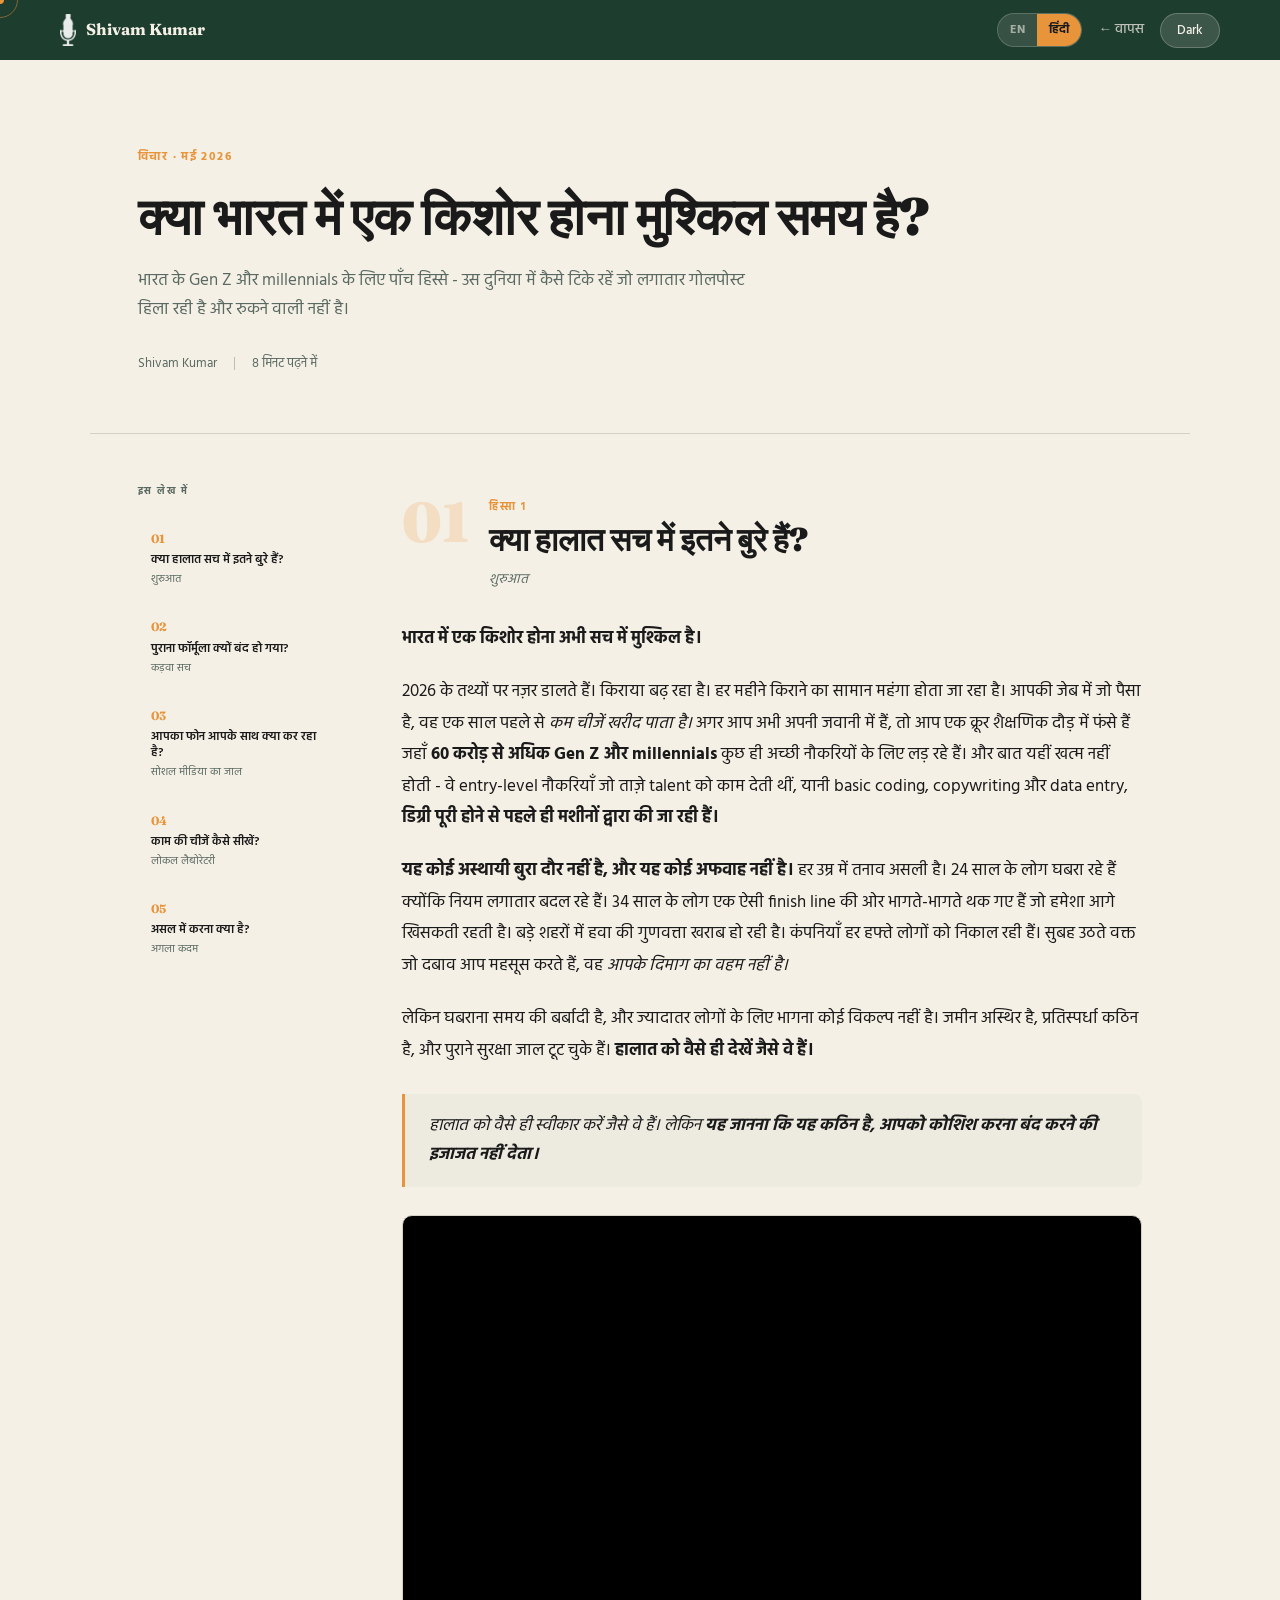
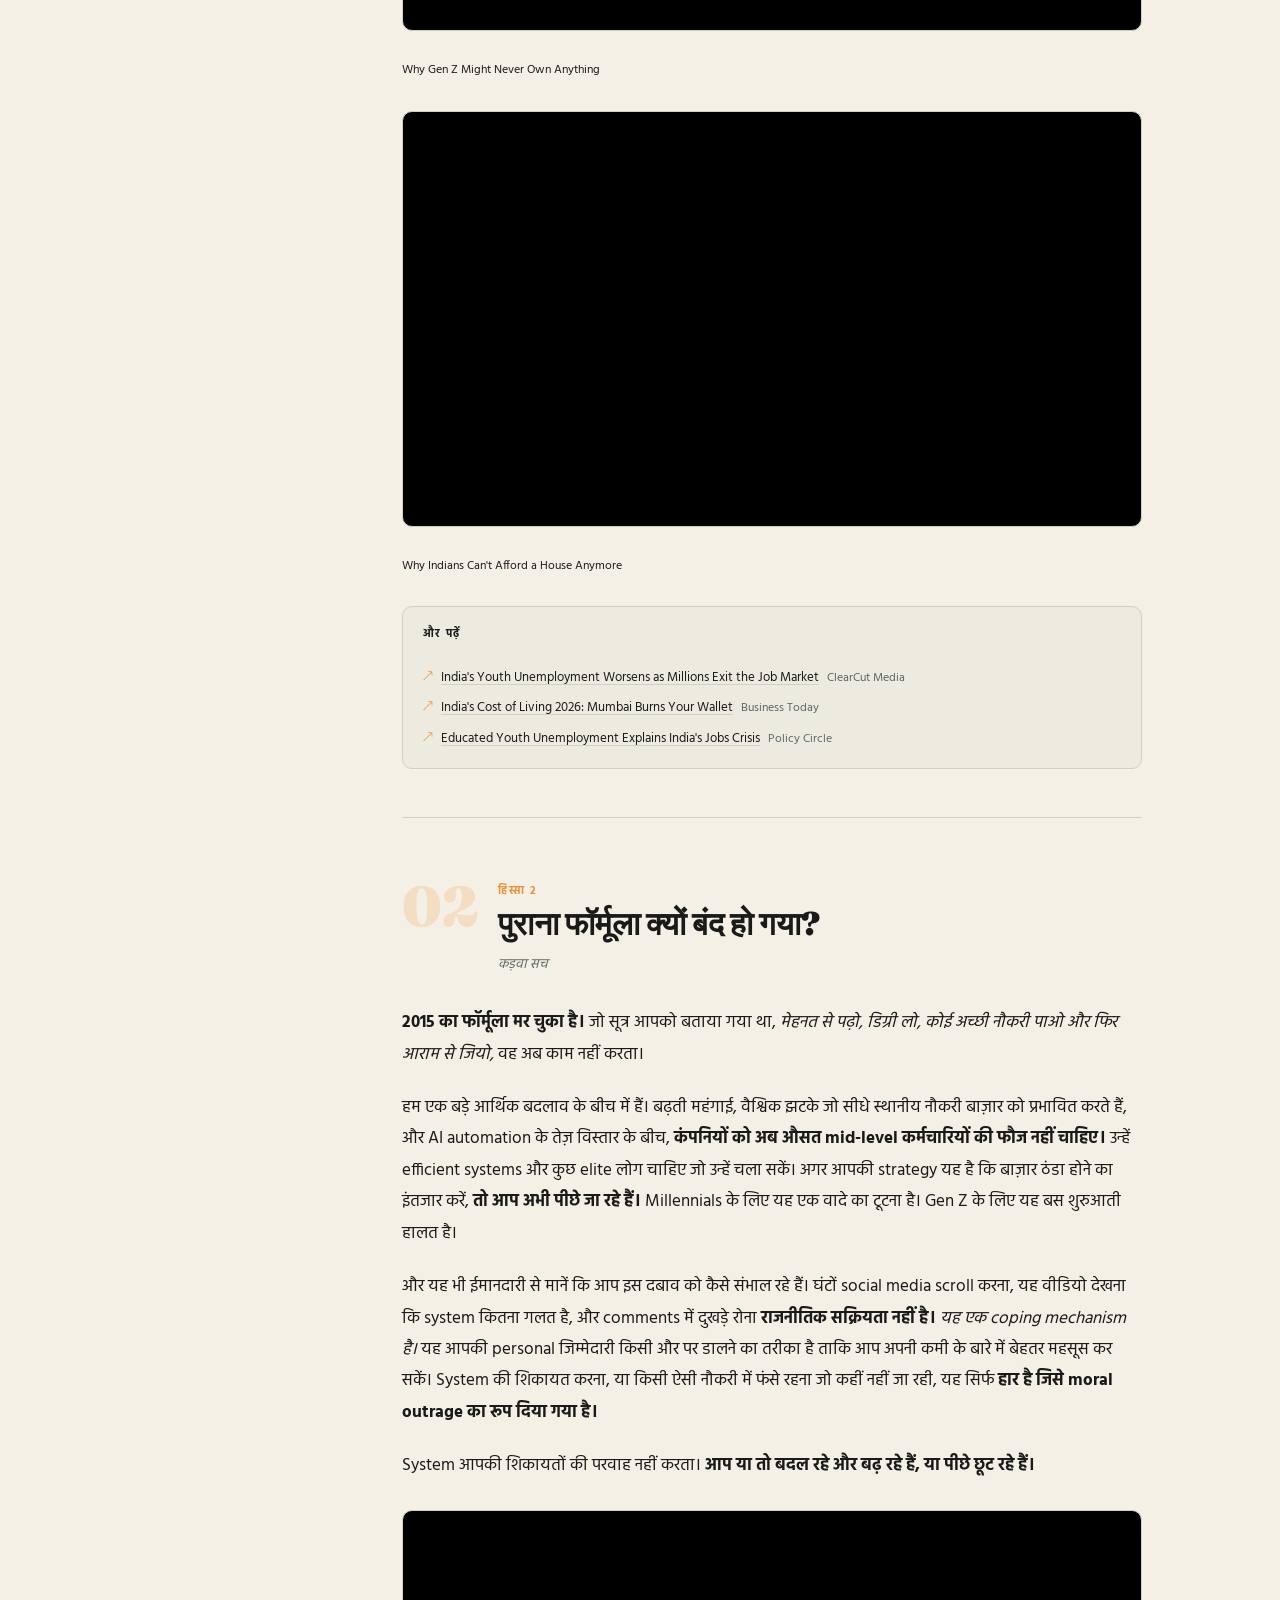
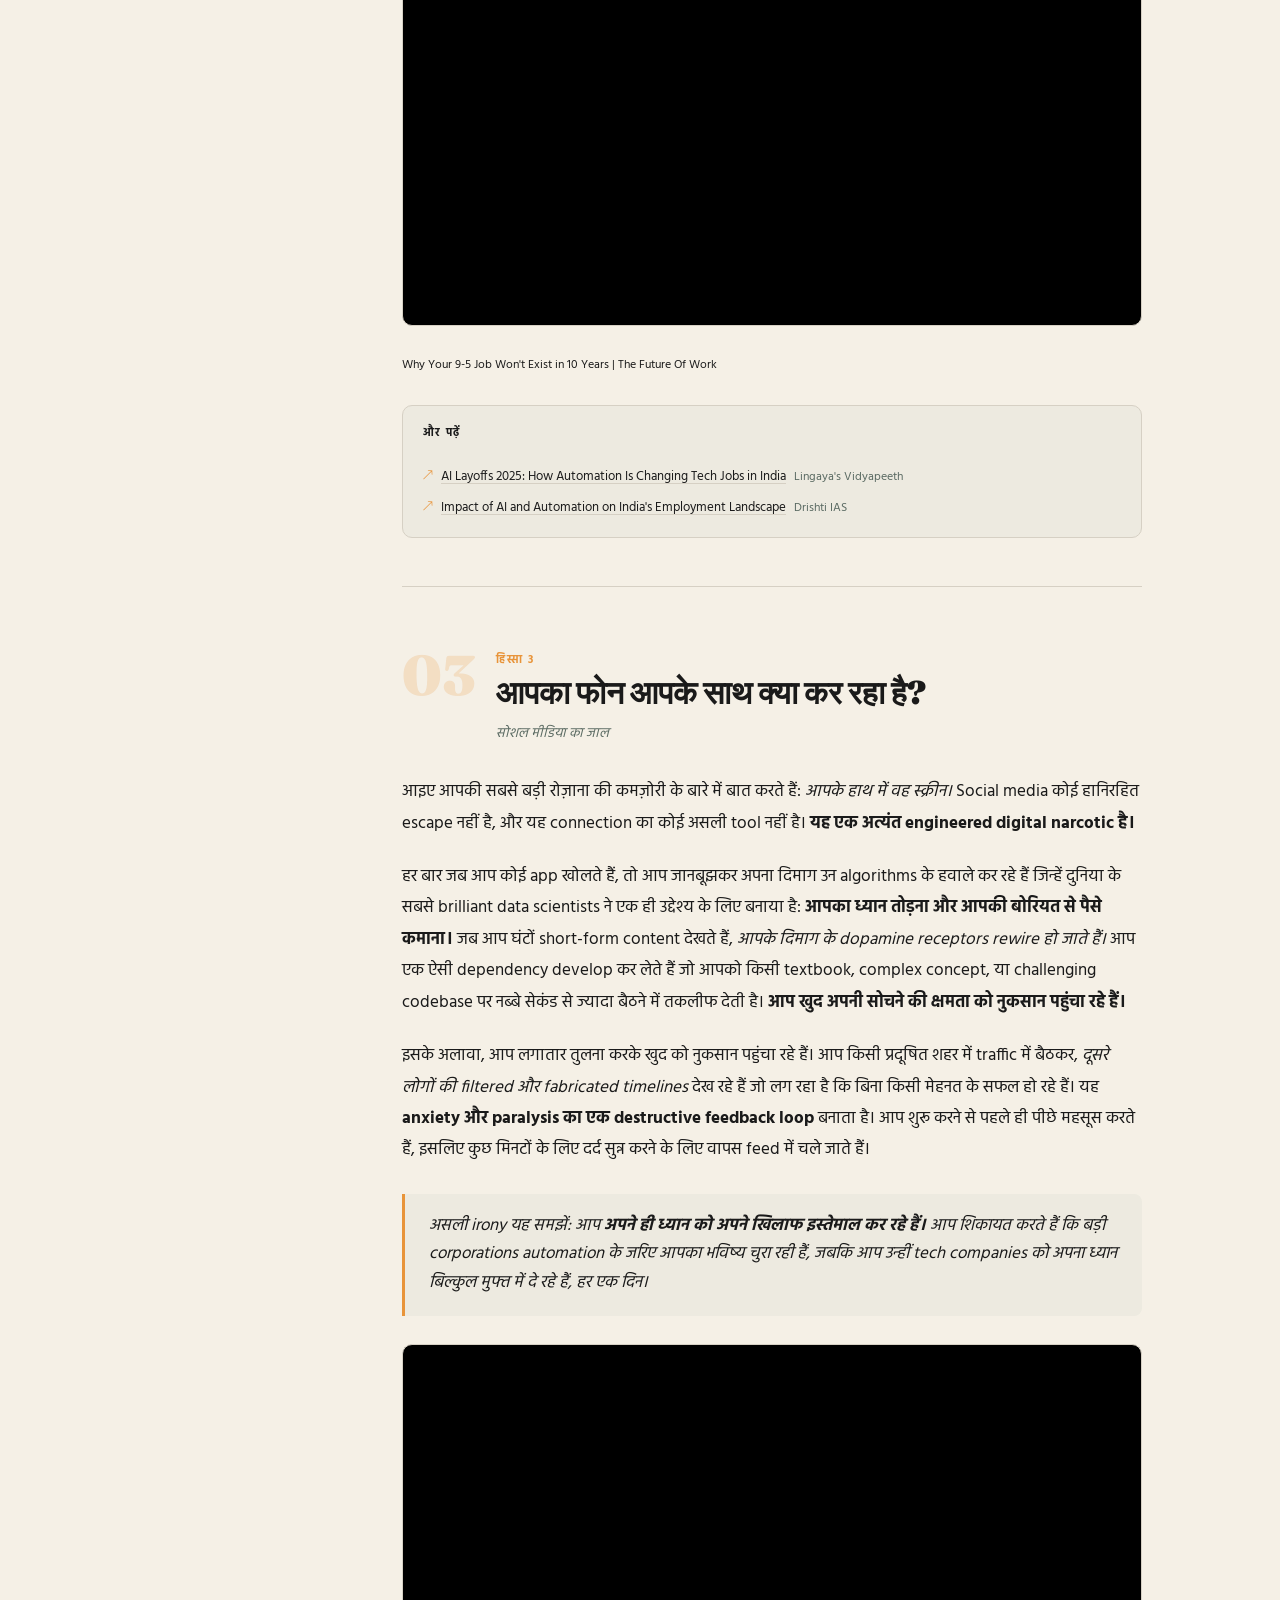
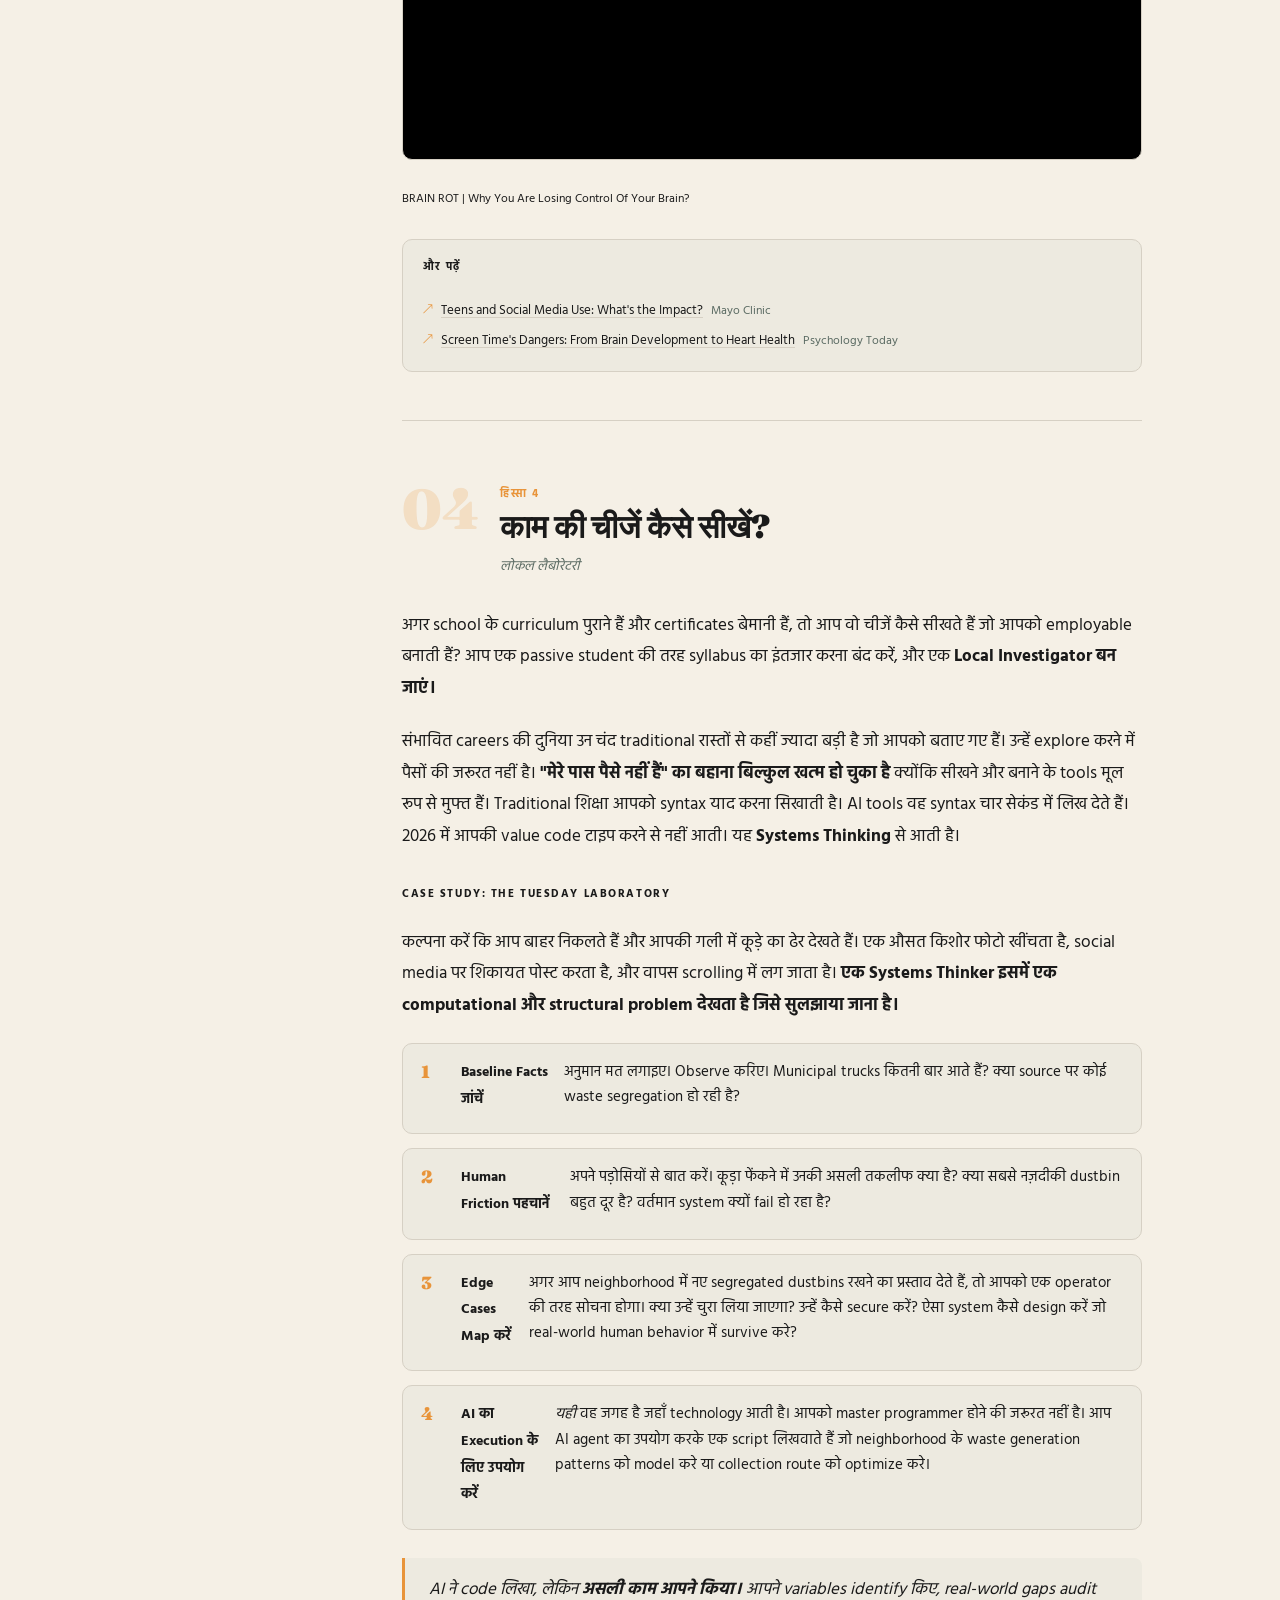
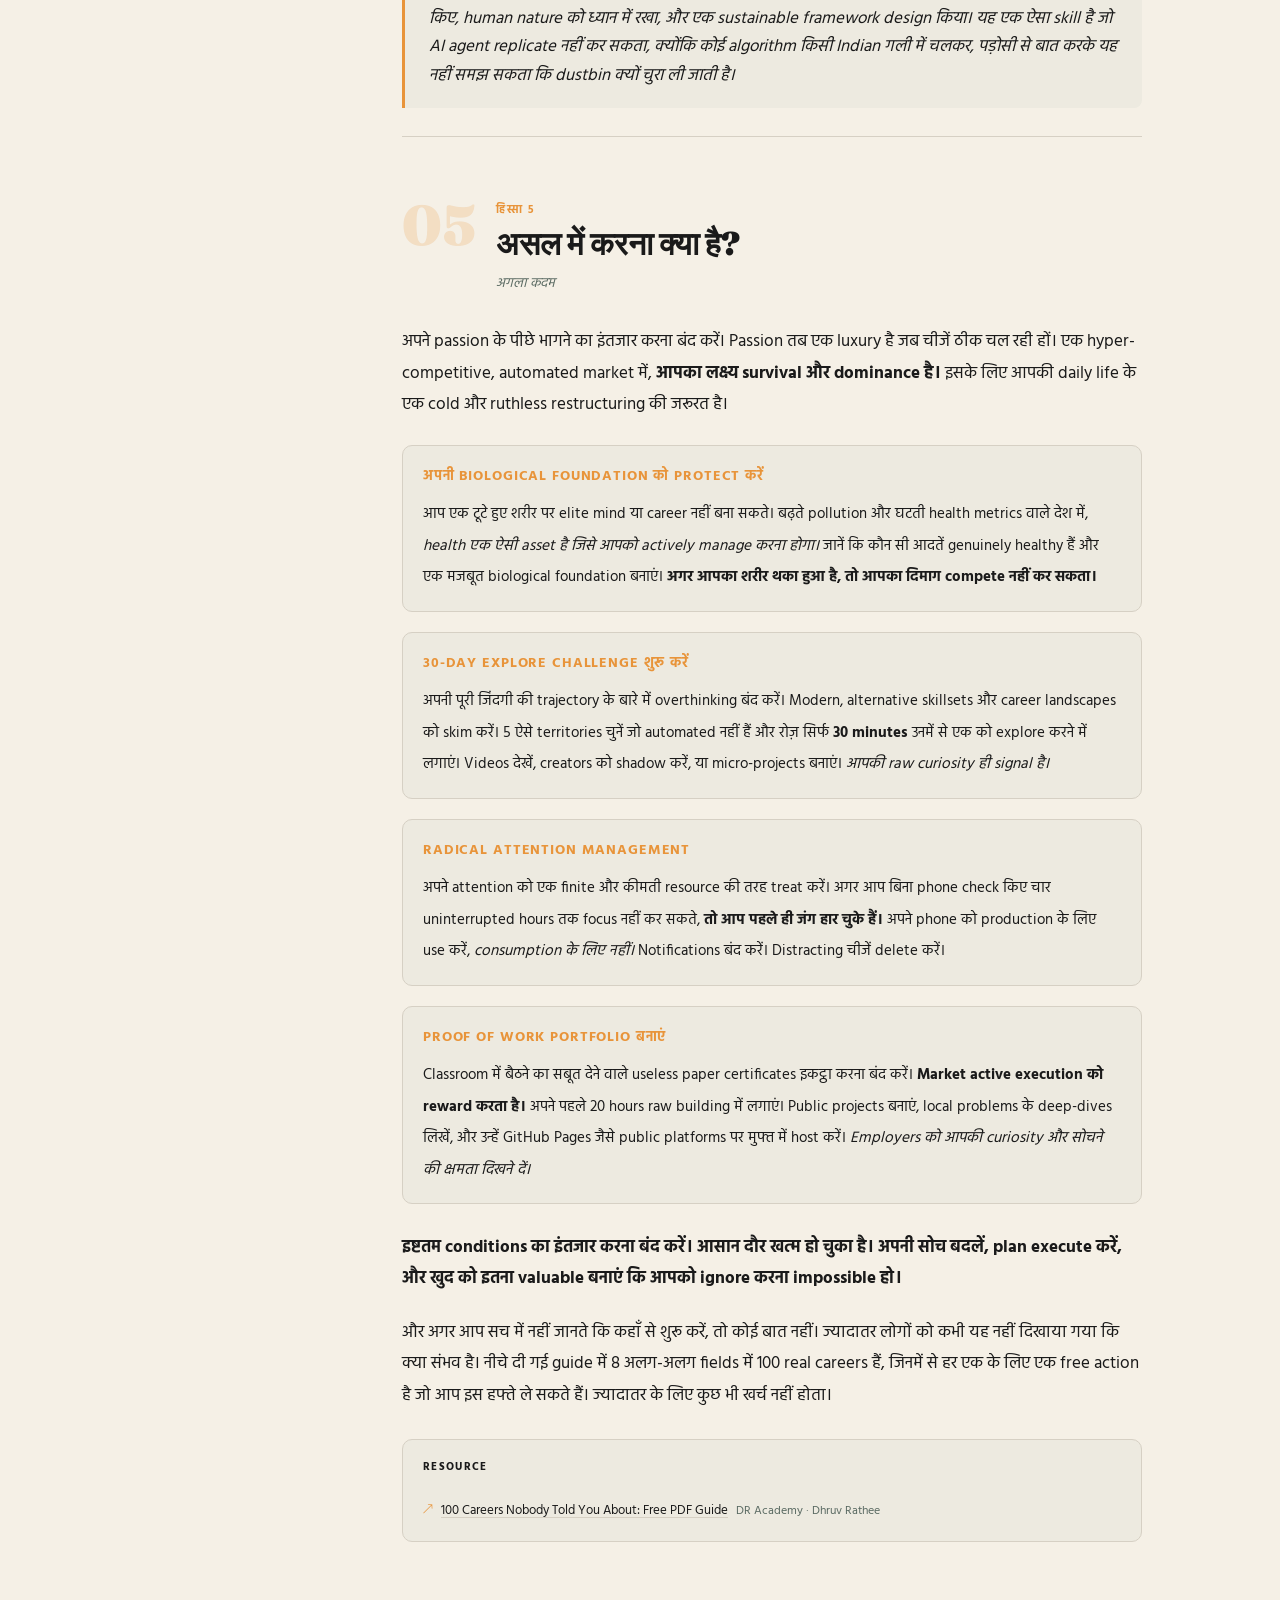
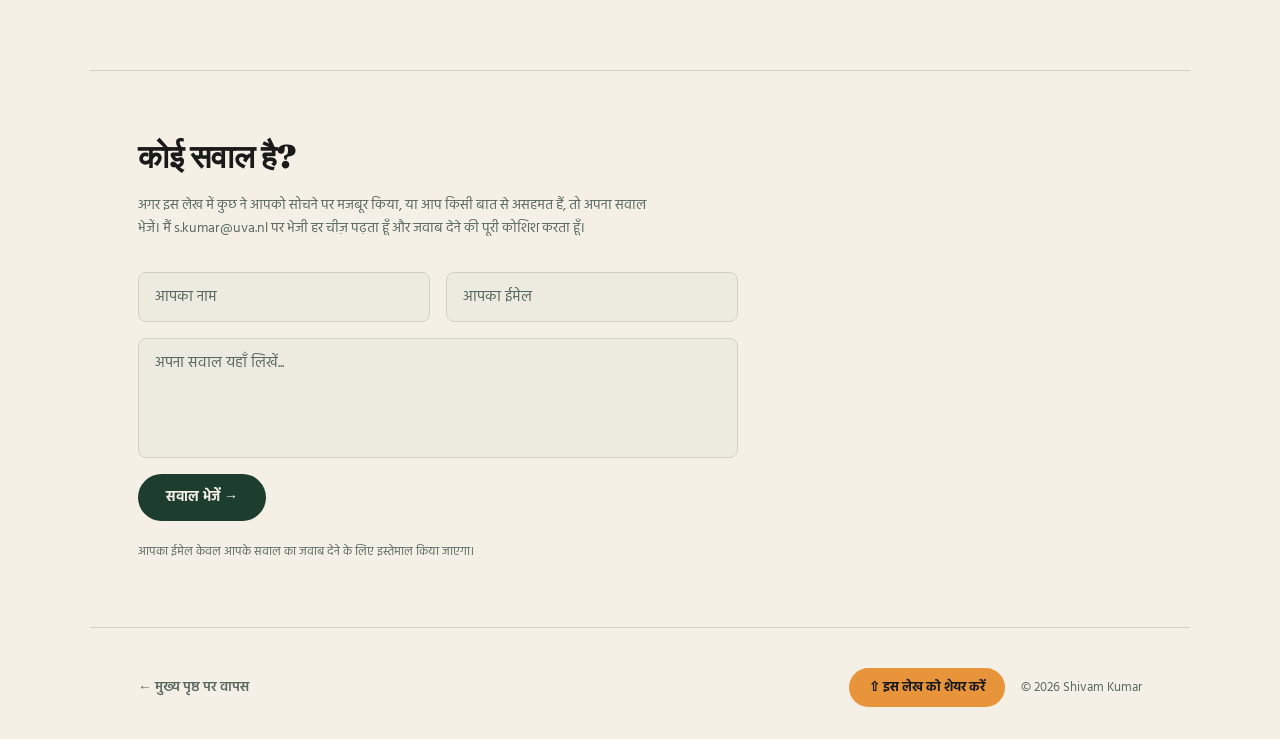
==== battlefield-brief-hi.html @ aaf2dcb1 "Add Hindi translation of battlefield-brief article" ====
<!DOCTYPE html>
<html lang="hi" data-theme="light">
<head>
  <meta charset="utf-8">
  <meta name="viewport" content="width=device-width, initial-scale=1">
  <link rel="icon" type="image/png" href="assets/img/logo.png">
  <title>क्या भारत में एक किशोर होना मुश्किल समय है? | Shivam Kumar</title>
  <meta name="description" content="भारत के Gen Z और millennials के लिए पाँच हिस्से - उस दुनिया में कैसे टिके रहें जो लगातार गोलपोस्ट हिला रही है।">
  <link rel="preconnect" href="https://fonts.googleapis.com">
  <link rel="preconnect" href="https://fonts.gstatic.com" crossorigin>
  <link href="https://fonts.googleapis.com/css2?family=Fraunces:ital,opsz,wght@0,9..144,400;0,9..144,700;0,9..144,900;1,9..144,700&family=Hind:wght@400;500;600;700&family=Open+Sans:wght@400;500;600;700&display=swap" rel="stylesheet">
  <script>
    (function() {
      var saved = localStorage.getItem('theme');
      var prefersDark = window.matchMedia('(prefers-color-scheme: dark)').matches;
      if (saved === 'dark' || (!saved && prefersDark)) {
        document.documentElement.setAttribute('data-theme', 'dark');
      }
    })();
  </script>
  <style>
    *, *::before, *::after { box-sizing: border-box; margin: 0; padding: 0; }

    :root {
      --green:   #1D3D2F;
      --cream:   #F5F0E6;
      --light:   #F5F0E6;
      --amber:   #E8943A;
      --text:    #1A1A1A;
      --muted:   #5A6A62;
      --card-bg: #EDEAE0;
      --border:  #D6D0C4;
    }
    [data-theme="dark"] {
      --green:   #0D2019;
      --cream:   #111815;
      --light:   #F0EBE0;
      --amber:   #E8943A;
      --text:    #E0DBD0;
      --muted:   #8A9E94;
      --card-bg: #1A2820;
      --border:  #2A3D32;
    }

    html { scroll-behavior: smooth; }

    @media (pointer: fine)  { * { cursor: none !important; } }
    @media (pointer: coarse) { #cursor-dot, #cursor-ring { display: none !important; } }

    #cursor-dot {
      position: fixed; width: 8px; height: 8px;
      background: var(--amber); border-radius: 50%;
      pointer-events: none; z-index: 9999;
      transform: translate(-50%,-50%);
      transition: width .2s, height .2s;
    }
    #cursor-ring {
      position: fixed; width: 36px; height: 36px;
      border: 1.5px solid var(--amber); border-radius: 50%;
      pointer-events: none; z-index: 9998;
      transform: translate(-50%,-50%); opacity: .5;
      transition: width .3s cubic-bezier(.22,1,.36,1),
                  height .3s cubic-bezier(.22,1,.36,1), opacity .3s;
    }

    body {
      font-family: 'Hind', 'Open Sans', sans-serif;
      background: var(--cream);
      color: var(--text);
      font-size: 17px;
      line-height: 1.85;
      transition: background 0.2s, color 0.2s;
    }

    a { color: inherit; text-decoration: none; }

    #read-progress {
      position: fixed; top: 0; left: 0;
      height: 3px; width: 0%;
      background: var(--amber); z-index: 9999;
      transition: width 0.1s linear;
    }

    nav {
      background: var(--green);
      padding: 0 60px;
      display: flex; align-items: center; justify-content: space-between;
      height: 60px; position: sticky; top: 0; z-index: 100;
    }
    .nav-logo { display: flex; align-items: center; gap: 10px; text-decoration: none; }
    .nav-logo img { height: 32px; width: auto; filter: brightness(0) invert(1); opacity: 0.9; }
    .nav-logo span {
      font-family: 'Fraunces', serif; font-weight: 700;
      font-size: 1rem; color: var(--light);
    }
    .nav-right { display: flex; align-items: center; gap: 16px; }
    .nav-back { font-size: 0.85rem; font-weight: 500; color: rgba(240,235,224,0.75); }
    .nav-back:hover { color: var(--light); }
    .lang-switch {
      display: flex; align-items: center; gap: 0;
      background: rgba(240,235,224,0.12);
      border: 1px solid rgba(240,235,224,0.2);
      border-radius: 100px; overflow: hidden;
    }
    .lang-switch a {
      padding: 5px 12px; font-size: 0.75rem; font-weight: 700;
      color: rgba(240,235,224,0.6); text-decoration: none;
      transition: background 0.2s, color 0.2s;
    }
    .lang-switch a.active {
      background: var(--amber); color: #1a1a1a;
    }
    .lang-switch a:not(.active):hover { color: var(--light); }
    #theme-toggle {
      background: rgba(240,235,224,0.15);
      border: 1px solid rgba(240,235,224,0.25);
      border-radius: 100px; padding: 6px 16px; cursor: pointer;
      font-size: 0.8rem; font-weight: 500; color: var(--light); font-family: inherit;
    }
    #theme-toggle:hover { background: rgba(240,235,224,0.25); }

    .article-hero {
      max-width: 1100px; margin: 0 auto;
      padding: 80px 48px 56px;
      border-bottom: 1px solid var(--border);
    }
    .article-tag {
      display: inline-block; font-size: 0.72rem; font-weight: 700;
      text-transform: uppercase; letter-spacing: 0.12em;
      color: var(--amber); margin-bottom: 20px;
    }
    .article-hero h1 {
      font-family: 'Fraunces', serif;
      font-size: clamp(2rem, 5vw, 3.2rem);
      font-weight: 900; line-height: 1.15;
      color: var(--text); margin-bottom: 20px; max-width: 820px;
    }
    .article-hero .lead {
      font-size: 1.05rem; color: var(--muted);
      line-height: 1.7; max-width: 640px; margin-bottom: 28px;
    }
    .article-byline {
      font-size: 0.82rem; color: var(--muted);
      display: flex; align-items: center; gap: 16px;
    }
    .article-byline .sep { opacity: 0.4; }

    .page-layout {
      max-width: 1100px; margin: 0 auto;
      padding: 0 48px 80px;
      display: grid; grid-template-columns: 200px 1fr;
      gap: 64px; align-items: start;
    }

    .sidebar { position: sticky; top: 80px; padding-top: 48px; }
    .sidebar-label {
      font-size: 0.65rem; font-weight: 700;
      text-transform: uppercase; letter-spacing: 0.14em;
      color: var(--muted); margin-bottom: 16px;
    }
    .sidebar-nav { list-style: none; display: flex; flex-direction: column; gap: 4px; }
    .sidebar-nav a {
      display: flex; flex-direction: column;
      padding: 10px 12px; border-radius: 8px;
      border: 1px solid transparent;
      transition: background 0.2s, border-color 0.2s;
    }
    .sidebar-nav a:hover { background: var(--card-bg); border-color: var(--border); }
    .sidebar-nav a.active { background: var(--card-bg); border-color: var(--amber); }
    .sidebar-nav .s-num {
      font-family: 'Fraunces', serif; font-size: 0.75rem;
      font-weight: 700; color: var(--amber); margin-bottom: 2px;
    }
    .sidebar-nav .s-title { font-size: 0.78rem; font-weight: 600; color: var(--text); line-height: 1.3; }
    .sidebar-nav .s-sub { font-size: 0.68rem; color: var(--muted); margin-top: 2px; }

    .article-content { min-width: 0; }

    .division { padding: 56px 0 0; border-bottom: 1px solid var(--border); }
    .division:last-child { border-bottom: none; }
    .division-header { display: flex; align-items: flex-start; gap: 20px; margin-bottom: 28px; }
    .division-num {
      font-family: 'Fraunces', serif; font-size: 3.5rem;
      font-weight: 900; line-height: 1; color: var(--amber);
      opacity: 0.2; flex-shrink: 0; margin-top: 4px; user-select: none;
    }
    .division-titles { flex: 1; }
    .division-label {
      font-size: 0.7rem; font-weight: 700; text-transform: uppercase;
      letter-spacing: 0.14em; color: var(--amber); margin-bottom: 6px;
    }
    .division h2 {
      font-family: 'Fraunces', serif;
      font-size: clamp(1.4rem, 3vw, 2rem);
      font-weight: 900; line-height: 1.2;
      color: var(--text); margin-bottom: 4px;
    }
    .division-sub { font-size: 0.85rem; color: var(--muted); font-style: italic; }
    .division p { margin-bottom: 22px; color: var(--text); }
    .division p:last-child { margin-bottom: 52px; }

    .callout {
      border-left: 3px solid var(--amber);
      padding: 18px 24px; background: var(--card-bg);
      border-radius: 0 8px 8px 0; margin: 28px 0;
      font-size: 1.05rem; font-style: italic;
      color: var(--text); line-height: 1.7;
    }

    .action-list {
      list-style: none; margin: 24px 0 28px;
      display: flex; flex-direction: column; gap: 20px;
    }
    .action-list li {
      padding: 18px 20px; background: var(--card-bg);
      border-radius: 10px; border: 1px solid var(--border);
    }
    .action-list .action-title {
      font-weight: 700; color: var(--amber); display: block;
      margin-bottom: 8px; font-size: 0.9rem;
      text-transform: uppercase; letter-spacing: 0.06em;
    }
    .action-list .action-body { color: var(--text); font-size: 0.96rem; line-height: 1.75; }

    .case-study-label {
      font-size: 0.7rem; font-weight: 700; text-transform: uppercase;
      letter-spacing: 0.14em; color: var(--amber); margin: 32px 0 12px;
    }
    .case-list {
      list-style: none; counter-reset: case-counter;
      display: flex; flex-direction: column; gap: 14px; margin: 0 0 28px;
    }
    .case-list li {
      counter-increment: case-counter;
      display: flex; gap: 16px; align-items: flex-start;
      padding: 16px 18px; background: var(--card-bg);
      border-radius: 10px; border: 1px solid var(--border);
    }
    .case-list li::before {
      content: counter(case-counter);
      font-family: 'Fraunces', serif; font-weight: 900;
      font-size: 1.1rem; color: var(--amber);
      flex-shrink: 0; min-width: 24px; line-height: 1.4;
    }
    .case-list .case-title { font-weight: 700; font-size: 0.9rem; display: block; margin-bottom: 4px; color: var(--text); }
    .case-list .case-body { font-size: 0.93rem; color: var(--text); line-height: 1.7; }

    .further-reading {
      margin: 28px 0 48px; padding: 18px 20px;
      background: var(--card-bg); border-radius: 10px; border: 1px solid var(--border);
    }
    .further-reading-label {
      font-size: 0.68rem; font-weight: 700; text-transform: uppercase;
      letter-spacing: 0.12em; color: var(--amber); margin-bottom: 12px;
    }
    .further-reading ul { list-style: none; display: flex; flex-direction: column; gap: 8px; }
    .further-reading li { display: flex; align-items: baseline; gap: 8px; font-size: 0.84rem; }
    .further-reading li::before { content: "↗"; color: var(--amber); flex-shrink: 0; font-size: 0.75rem; }
    .further-reading a {
      color: var(--text); text-decoration: underline;
      text-decoration-color: var(--border); text-underline-offset: 3px;
      transition: color 0.2s, text-decoration-color 0.2s; line-height: 1.4;
    }
    .further-reading a:hover { color: var(--amber); text-decoration-color: var(--amber); }
    .further-reading .source { font-size: 0.72rem; color: var(--muted); flex-shrink: 0; }

    .video-wrap {
      margin: 28px 0; border-radius: 10px; overflow: hidden;
      border: 1px solid var(--border); aspect-ratio: 16/9; background: #000;
    }
    .video-wrap iframe { width: 100%; height: 100%; border: none; display: block; }
    .video-caption { font-size: 0.78rem; color: var(--muted); margin-top: 8px; margin-bottom: 28px; }

    .question-section {
      max-width: 1100px; margin: 0 auto;
      padding: 56px 48px 64px; border-top: 1px solid var(--border);
    }
    .question-section h3 {
      font-family: 'Fraunces', serif;
      font-size: clamp(1.4rem, 3vw, 2rem);
      font-weight: 900; color: var(--text); margin-bottom: 8px;
    }
    .question-section .q-sub {
      font-size: 0.9rem; color: var(--muted);
      margin-bottom: 32px; max-width: 520px; line-height: 1.6;
    }
    .question-form { display: flex; flex-direction: column; gap: 16px; max-width: 600px; }
    .form-row { display: grid; grid-template-columns: 1fr 1fr; gap: 16px; }
    .question-form input, .question-form textarea {
      width: 100%; background: var(--card-bg);
      border: 1px solid var(--border); border-radius: 8px;
      padding: 12px 16px; font-family: inherit; font-size: 0.92rem;
      color: var(--text); transition: border-color 0.2s; resize: none;
    }
    .question-form input:focus, .question-form textarea:focus { outline: none; border-color: var(--amber); }
    .question-form input::placeholder, .question-form textarea::placeholder { color: var(--muted); }
    .question-form textarea { min-height: 120px; }
    .form-submit {
      display: inline-flex; align-items: center; gap: 8px;
      background: var(--green); color: var(--light);
      border: none; border-radius: 100px; padding: 12px 28px;
      font-size: 0.88rem; font-weight: 700; font-family: inherit;
      cursor: pointer; transition: opacity 0.2s, transform 0.15s; align-self: flex-start;
    }
    .form-submit:hover { opacity: 0.85; transform: translateY(-1px); }
    .form-note { font-size: 0.75rem; color: var(--muted); margin-top: 4px; }

    .share-btn {
      display: flex; align-items: center; gap: 7px;
      background: var(--amber); color: #1a1a1a;
      border: none; border-radius: 100px; padding: 9px 20px;
      font-size: 0.82rem; font-weight: 700; font-family: inherit;
      cursor: pointer; transition: opacity 0.2s, transform 0.15s;
    }
    .share-btn:hover { opacity: 0.88; transform: translateY(-1px); }
    .share-btn.copied { background: var(--green); color: var(--light); }

    .article-close {
      max-width: 1100px; margin: 0 auto; padding: 40px 48px 32px;
      border-top: 1px solid var(--border);
      display: flex; align-items: center; justify-content: space-between;
      gap: 20px; flex-wrap: wrap;
    }
    .close-back { font-size: 0.85rem; font-weight: 600; color: var(--muted); transition: color 0.2s; }
    .close-back:hover { color: var(--amber); }

    @media (max-width: 900px) {
      .page-layout { grid-template-columns: 1fr; gap: 0; padding-left: 24px; padding-right: 24px; }
      .sidebar { display: none; }
      nav { padding: 0 20px; }
      .article-hero { padding-left: 24px; padding-right: 24px; padding-top: 52px; }
      .question-section { padding: 40px 20px 56px; }
      .form-row { grid-template-columns: 1fr; }
      .article-close { padding-left: 24px; padding-right: 24px; flex-direction: column; }
    }
  </style>
</head>
<body>

  <div id="read-progress"></div>
  <div id="cursor-dot"></div>
  <div id="cursor-ring"></div>

  <nav>
    <a href="index.html" class="nav-logo">
      <img src="assets/img/logo.png" alt="Water Bottle">
      <span>Shivam Kumar</span>
    </a>
    <div class="nav-right">
      <div class="lang-switch">
        <a href="battlefield-brief.html">EN</a>
        <a href="battlefield-brief-hi.html" class="active">हिंदी</a>
      </div>
      <a href="index.html" class="nav-back">&larr; वापस</a>
      <button id="theme-toggle">Dark</button>
    </div>
  </nav>

  <header class="article-hero">
    <span class="article-tag">विचार &middot; मई 2026</span>
    <h1>क्या भारत में एक किशोर होना मुश्किल समय है?</h1>
    <p class="lead">भारत के Gen Z और millennials के लिए पाँच हिस्से - उस दुनिया में कैसे टिके रहें जो लगातार गोलपोस्ट हिला रही है और रुकने वाली नहीं है।</p>
    <div class="article-byline">
      <span>Shivam Kumar</span>
      <span class="sep">|</span>
      <span>8 मिनट पढ़ने में</span>
    </div>
  </header>

  <div class="page-layout">

    <aside class="sidebar">
      <p class="sidebar-label">इस लेख में</p>
      <ul class="sidebar-nav">
        <li>
          <a href="#div1" class="active">
            <span class="s-num">01</span>
            <span class="s-title">क्या हालात सच में इतने बुरे हैं?</span>
            <span class="s-sub">शुरुआत</span>
          </a>
        </li>
        <li>
          <a href="#div2">
            <span class="s-num">02</span>
            <span class="s-title">पुराना फॉर्मूला क्यों बंद हो गया?</span>
            <span class="s-sub">कड़वा सच</span>
          </a>
        </li>
        <li>
          <a href="#div3">
            <span class="s-num">03</span>
            <span class="s-title">आपका फोन आपके साथ क्या कर रहा है?</span>
            <span class="s-sub">सोशल मीडिया का जाल</span>
          </a>
        </li>
        <li>
          <a href="#div4">
            <span class="s-num">04</span>
            <span class="s-title">काम की चीजें कैसे सीखें?</span>
            <span class="s-sub">लोकल लैबोरेटरी</span>
          </a>
        </li>
        <li>
          <a href="#div5">
            <span class="s-num">05</span>
            <span class="s-title">असल में करना क्या है?</span>
            <span class="s-sub">अगला कदम</span>
          </a>
        </li>
      </ul>
    </aside>

    <main class="article-content">

      <!-- DIVISION 1 -->
      <div class="division" id="div1">
        <div class="division-header">
          <span class="division-num">01</span>
          <div class="division-titles">
            <span class="division-label">हिस्सा 1</span>
            <h2>क्या हालात सच में इतने बुरे हैं?</h2>
            <span class="division-sub">शुरुआत</span>
          </div>
        </div>

        <p><strong>भारत में एक किशोर होना अभी सच में मुश्किल है।</strong></p>

        <p>2026 के तथ्यों पर नज़र डालते हैं। किराया बढ़ रहा है। हर महीने किराने का सामान महंगा होता जा रहा है। आपकी जेब में जो पैसा है, वह एक साल पहले से <em>कम चीजें खरीद पाता है।</em> अगर आप अभी अपनी जवानी में हैं, तो आप एक क्रूर शैक्षणिक दौड़ में फंसे हैं जहाँ <strong>60 करोड़ से अधिक Gen Z और millennials</strong> कुछ ही अच्छी नौकरियों के लिए लड़ रहे हैं। और बात यहीं खत्म नहीं होती - वे entry-level नौकरियाँ जो ताज़े talent को काम देती थीं, यानी basic coding, copywriting और data entry, <strong>डिग्री पूरी होने से पहले ही मशीनों द्वारा की जा रही हैं।</strong></p>

        <p><strong>यह कोई अस्थायी बुरा दौर नहीं है, और यह कोई अफवाह नहीं है।</strong> हर उम्र में तनाव असली है। 24 साल के लोग घबरा रहे हैं क्योंकि नियम लगातार बदल रहे हैं। 34 साल के लोग एक ऐसी finish line की ओर भागते-भागते थक गए हैं जो हमेशा आगे खिसकती रहती है। बड़े शहरों में हवा की गुणवत्ता खराब हो रही है। कंपनियाँ हर हफ्ते लोगों को निकाल रही हैं। सुबह उठते वक्त जो दबाव आप महसूस करते हैं, वह <em>आपके दिमाग का वहम नहीं है।</em></p>

        <p>लेकिन घबराना समय की बर्बादी है, और ज्यादातर लोगों के लिए भागना कोई विकल्प नहीं है। जमीन अस्थिर है, प्रतिस्पर्धा कठिन है, और पुराने सुरक्षा जाल टूट चुके हैं। <strong>हालात को वैसे ही देखें जैसे वे हैं।</strong></p>

        <div class="callout">
          हालात को वैसे ही स्वीकार करें जैसे वे हैं। लेकिन <strong>यह जानना कि यह कठिन है, आपको कोशिश करना बंद करने की इजाजत नहीं देता।</strong>
        </div>

        <div class="video-wrap">
          <iframe src="https://www.youtube.com/embed/IpvBrSsKoAY" title="Why Gen Z Might Never Own Anything" allowfullscreen></iframe>
        </div>
        <p class="video-caption">Why Gen Z Might Never Own Anything</p>
        <div class="video-wrap">
          <iframe src="https://www.youtube.com/embed/pCs-VQ6J87M" title="Why Indians Can't Afford a House Anymore" allowfullscreen></iframe>
        </div>
        <p class="video-caption">Why Indians Can't Afford a House Anymore</p>
        <div class="further-reading">
          <p class="further-reading-label">और पढ़ें</p>
          <ul>
            <li>
              <a href="https://clearcutmedia.co.in/india-youth-unemployment-discouraged-workers/" target="_blank" rel="noopener">India's Youth Unemployment Worsens as Millions Exit the Job Market</a>
              <span class="source">ClearCut Media</span>
            </li>
            <li>
              <a href="https://www.businesstoday.in/latest/trends/story/indias-cost-of-living-2026-with-rs-27k-monthly-base-rent-for-singles-mumbai-burns-your-wallet-kolkata-lets-you-breathe-521293-2026-03-19" target="_blank" rel="noopener">India's Cost of Living 2026: Mumbai Burns Your Wallet</a>
              <span class="source">Business Today</span>
            </li>
            <li>
              <a href="https://www.policycircle.org/society/educated-youth-unemployment/" target="_blank" rel="noopener">Educated Youth Unemployment Explains India's Jobs Crisis</a>
              <span class="source">Policy Circle</span>
            </li>
          </ul>
        </div>
      </div>

      <!-- DIVISION 2 -->
      <div class="division" id="div2">
        <div class="division-header">
          <span class="division-num">02</span>
          <div class="division-titles">
            <span class="division-label">हिस्सा 2</span>
            <h2>पुराना फॉर्मूला क्यों बंद हो गया?</h2>
            <span class="division-sub">कड़वा सच</span>
          </div>
        </div>

        <p><strong>2015 का फॉर्मूला मर चुका है।</strong> जो सूत्र आपको बताया गया था, <em>मेहनत से पढ़ो, डिग्री लो, कोई अच्छी नौकरी पाओ और फिर आराम से जियो,</em> वह अब काम नहीं करता।</p>

        <p>हम एक बड़े आर्थिक बदलाव के बीच में हैं। बढ़ती महंगाई, वैश्विक झटके जो सीधे स्थानीय नौकरी बाज़ार को प्रभावित करते हैं, और AI automation के तेज़ विस्तार के बीच, <strong>कंपनियों को अब औसत mid-level कर्मचारियों की फौज नहीं चाहिए।</strong> उन्हें efficient systems और कुछ elite लोग चाहिए जो उन्हें चला सकें। अगर आपकी strategy यह है कि बाज़ार ठंडा होने का इंतजार करें, <strong>तो आप अभी पीछे जा रहे हैं।</strong> Millennials के लिए यह एक वादे का टूटना है। Gen Z के लिए यह बस शुरुआती हालत है।</p>

        <p>और यह भी ईमानदारी से मानें कि आप इस दबाव को कैसे संभाल रहे हैं। घंटों social media scroll करना, यह वीडियो देखना कि system कितना गलत है, और comments में दुखड़े रोना <strong>राजनीतिक सक्रियता नहीं है।</strong> <em>यह एक coping mechanism है।</em> यह आपकी personal जिम्मेदारी किसी और पर डालने का तरीका है ताकि आप अपनी कमी के बारे में बेहतर महसूस कर सकें। System की शिकायत करना, या किसी ऐसी नौकरी में फंसे रहना जो कहीं नहीं जा रही, यह सिर्फ <strong>हार है जिसे moral outrage का रूप दिया गया है।</strong></p>

        <p>System आपकी शिकायतों की परवाह नहीं करता। <strong>आप या तो बदल रहे और बढ़ रहे हैं, या पीछे छूट रहे हैं।</strong></p>

        <div class="video-wrap">
          <iframe src="https://www.youtube.com/embed/PLSDUsi4vY8" title="Why Your 9-5 Job Won't Exist in 10 Years" allowfullscreen></iframe>
        </div>
        <p class="video-caption">Why Your 9-5 Job Won't Exist in 10 Years | The Future Of Work</p>
        <div class="further-reading">
          <p class="further-reading-label">और पढ़ें</p>
          <ul>
            <li>
              <a href="https://www.lingayasvidyapeeth.edu.in/ai-layoffs-in-india/" target="_blank" rel="noopener">AI Layoffs 2025: How Automation Is Changing Tech Jobs in India</a>
              <span class="source">Lingaya's Vidyapeeth</span>
            </li>
            <li>
              <a href="https://www.drishtiias.com/blog/impact-of-ai-and-automation-on-indias-employment-landscape" target="_blank" rel="noopener">Impact of AI and Automation on India's Employment Landscape</a>
              <span class="source">Drishti IAS</span>
            </li>
          </ul>
        </div>
      </div>

      <!-- DIVISION 3 -->
      <div class="division" id="div3">
        <div class="division-header">
          <span class="division-num">03</span>
          <div class="division-titles">
            <span class="division-label">हिस्सा 3</span>
            <h2>आपका फोन आपके साथ क्या कर रहा है?</h2>
            <span class="division-sub">सोशल मीडिया का जाल</span>
          </div>
        </div>

        <p>आइए आपकी सबसे बड़ी रोज़ाना की कमज़ोरी के बारे में बात करते हैं: <em>आपके हाथ में वह स्क्रीन।</em> Social media कोई हानिरहित escape नहीं है, और यह connection का कोई असली tool नहीं है। <strong>यह एक अत्यंत engineered digital narcotic है।</strong></p>

        <p>हर बार जब आप कोई app खोलते हैं, तो आप जानबूझकर अपना दिमाग उन algorithms के हवाले कर रहे हैं जिन्हें दुनिया के सबसे brilliant data scientists ने एक ही उद्देश्य के लिए बनाया है: <strong>आपका ध्यान तोड़ना और आपकी बोरियत से पैसे कमाना।</strong> जब आप घंटों short-form content देखते हैं, <em>आपके दिमाग के dopamine receptors rewire हो जाते हैं।</em> आप एक ऐसी dependency develop कर लेते हैं जो आपको किसी textbook, complex concept, या challenging codebase पर नब्बे सेकंड से ज्यादा बैठने में तकलीफ देती है। <strong>आप खुद अपनी सोचने की क्षमता को नुकसान पहुंचा रहे हैं।</strong></p>

        <p>इसके अलावा, आप लगातार तुलना करके खुद को नुकसान पहुंचा रहे हैं। आप किसी प्रदूषित शहर में traffic में बैठकर, <em>दूसरे लोगों की filtered और fabricated timelines</em> देख रहे हैं जो लग रहा है कि बिना किसी मेहनत के सफल हो रहे हैं। यह <strong>anxiety और paralysis का एक destructive feedback loop</strong> बनाता है। आप शुरू करने से पहले ही पीछे महसूस करते हैं, इसलिए कुछ मिनटों के लिए दर्द सुन्न करने के लिए वापस feed में चले जाते हैं।</p>

        <div class="callout">
          असली irony यह समझें: आप <strong>अपने ही ध्यान को अपने खिलाफ इस्तेमाल कर रहे हैं।</strong> आप शिकायत करते हैं कि बड़ी corporations automation के जरिए आपका भविष्य चुरा रही हैं, जबकि आप उन्हीं tech companies को अपना ध्यान बिल्कुल मुफ्त में दे रहे हैं, हर एक दिन।
        </div>

        <div class="video-wrap">
          <iframe src="https://www.youtube.com/embed/H86iO0mtsDI" title="BRAIN ROT | Why You Are Losing Control Of Your Brain?" allowfullscreen></iframe>
        </div>
        <p class="video-caption">BRAIN ROT | Why You Are Losing Control Of Your Brain?</p>
        <div class="further-reading">
          <p class="further-reading-label">और पढ़ें</p>
          <ul>
            <li>
              <a href="https://www.mayoclinic.org/healthy-lifestyle/tween-and-teen-health/in-depth/teens-and-social-media-use/art-20474437" target="_blank" rel="noopener">Teens and Social Media Use: What's the Impact?</a>
              <span class="source">Mayo Clinic</span>
            </li>
            <li>
              <a href="https://www.psychologytoday.com/us/blog/the-age-of-overindulgence/202509/screen-times-dangers-from-brain-development-to-heart-health" target="_blank" rel="noopener">Screen Time's Dangers: From Brain Development to Heart Health</a>
              <span class="source">Psychology Today</span>
            </li>
          </ul>
        </div>
      </div>

      <!-- DIVISION 4 -->
      <div class="division" id="div4">
        <div class="division-header">
          <span class="division-num">04</span>
          <div class="division-titles">
            <span class="division-label">हिस्सा 4</span>
            <h2>काम की चीजें कैसे सीखें?</h2>
            <span class="division-sub">लोकल लैबोरेटरी</span>
          </div>
        </div>

        <p>अगर school के curriculum पुराने हैं और certificates बेमानी हैं, तो आप वो चीजें कैसे सीखते हैं जो आपको employable बनाती हैं? आप एक passive student की तरह syllabus का इंतजार करना बंद करें, और एक <strong>Local Investigator बन जाएं।</strong></p>

        <p>संभावित careers की दुनिया उन चंद traditional रास्तों से कहीं ज्यादा बड़ी है जो आपको बताए गए हैं। उन्हें explore करने में पैसों की जरूरत नहीं है। <strong>"मेरे पास पैसे नहीं हैं" का बहाना बिल्कुल खत्म हो चुका है</strong> क्योंकि सीखने और बनाने के tools मूल रूप से मुफ्त हैं। Traditional शिक्षा आपको syntax याद करना सिखाती है। AI tools वह syntax चार सेकंड में लिख देते हैं। 2026 में आपकी value code टाइप करने से नहीं आती। यह <strong>Systems Thinking</strong> से आती है।</p>

        <p class="case-study-label">Case Study: The Tuesday Laboratory</p>

        <p>कल्पना करें कि आप बाहर निकलते हैं और आपकी गली में कूड़े का ढेर देखते हैं। एक औसत किशोर फोटो खींचता है, social media पर शिकायत पोस्ट करता है, और वापस scrolling में लग जाता है। <strong>एक Systems Thinker इसमें एक computational और structural problem देखता है जिसे सुलझाया जाना है।</strong></p>

        <ol class="case-list">
          <li>
            <span class="case-title">Baseline Facts जांचें</span>
            <span class="case-body">अनुमान मत लगाइए। Observe करिए। Municipal trucks कितनी बार आते हैं? क्या source पर कोई waste segregation हो रही है?</span>
          </li>
          <li>
            <span class="case-title">Human Friction पहचानें</span>
            <span class="case-body">अपने पड़ोसियों से बात करें। कूड़ा फेंकने में उनकी असली तकलीफ क्या है? क्या सबसे नज़दीकी dustbin बहुत दूर है? वर्तमान system क्यों fail हो रहा है?</span>
          </li>
          <li>
            <span class="case-title">Edge Cases Map करें</span>
            <span class="case-body">अगर आप neighborhood में नए segregated dustbins रखने का प्रस्ताव देते हैं, तो आपको एक operator की तरह सोचना होगा। क्या उन्हें चुरा लिया जाएगा? उन्हें कैसे secure करें? ऐसा system कैसे design करें जो real-world human behavior में survive करे?</span>
          </li>
          <li>
            <span class="case-title">AI का Execution के लिए उपयोग करें</span>
            <span class="case-body"><em>यही</em> वह जगह है जहाँ technology आती है। आपको master programmer होने की जरूरत नहीं है। आप AI agent का उपयोग करके एक script लिखवाते हैं जो neighborhood के waste generation patterns को model करे या collection route को optimize करे।</span>
          </li>
        </ol>

        <div class="callout">
          AI ने code लिखा, लेकिन <strong>असली काम आपने किया।</strong> आपने variables identify किए, real-world gaps audit किए, human nature को ध्यान में रखा, और एक sustainable framework design किया। <em>यह एक ऐसा skill है जो AI agent replicate नहीं कर सकता,</em> क्योंकि कोई algorithm किसी Indian गली में चलकर, पड़ोसी से बात करके यह नहीं समझ सकता कि dustbin क्यों चुरा ली जाती है।
        </div>
      </div>

      <!-- DIVISION 5 -->
      <div class="division" id="div5">
        <div class="division-header">
          <span class="division-num">05</span>
          <div class="division-titles">
            <span class="division-label">हिस्सा 5</span>
            <h2>असल में करना क्या है?</h2>
            <span class="division-sub">अगला कदम</span>
          </div>
        </div>

        <p>अपने passion के पीछे भागने का इंतजार करना बंद करें। Passion तब एक luxury है जब चीजें ठीक चल रही हों। एक hyper-competitive, automated market में, <strong>आपका लक्ष्य survival और dominance है।</strong> इसके लिए आपकी daily life के एक cold और ruthless restructuring की जरूरत है।</p>

        <ul class="action-list">
          <li>
            <span class="action-title">अपनी Biological Foundation को Protect करें</span>
            <span class="action-body">आप एक टूटे हुए शरीर पर elite mind या career नहीं बना सकते। बढ़ते pollution और घटती health metrics वाले देश में, <em>health एक ऐसी asset है जिसे आपको actively manage करना होगा।</em> जानें कि कौन सी आदतें genuinely healthy हैं और एक मजबूत biological foundation बनाएं। <strong>अगर आपका शरीर थका हुआ है, तो आपका दिमाग compete नहीं कर सकता।</strong></span>
          </li>
          <li>
            <span class="action-title">30-Day Explore Challenge शुरू करें</span>
            <span class="action-body">अपनी पूरी जिंदगी की trajectory के बारे में overthinking बंद करें। Modern, alternative skillsets और career landscapes को skim करें। 5 ऐसे territories चुनें जो automated नहीं हैं और रोज़ सिर्फ <strong>30 minutes</strong> उनमें से एक को explore करने में लगाएं। Videos देखें, creators को shadow करें, या micro-projects बनाएं। <em>आपकी raw curiosity ही signal है।</em></span>
          </li>
          <li>
            <span class="action-title">Radical Attention Management</span>
            <span class="action-body">अपने attention को एक finite और कीमती resource की तरह treat करें। अगर आप बिना phone check किए चार uninterrupted hours तक focus नहीं कर सकते, <strong>तो आप पहले ही जंग हार चुके हैं।</strong> अपने phone को production के लिए use करें, <em>consumption के लिए नहीं।</em> Notifications बंद करें। Distracting चीजें delete करें।</span>
          </li>
          <li>
            <span class="action-title">Proof of Work Portfolio बनाएं</span>
            <span class="action-body">Classroom में बैठने का सबूत देने वाले useless paper certificates इकट्ठा करना बंद करें। <strong>Market active execution को reward करता है।</strong> अपने पहले 20 hours raw building में लगाएं। Public projects बनाएं, local problems के deep-dives लिखें, और उन्हें GitHub Pages जैसे public platforms पर मुफ्त में host करें। <em>Employers को आपकी curiosity और सोचने की क्षमता दिखने दें।</em></span>
          </li>
        </ul>

        <p><strong>इष्टतम conditions का इंतजार करना बंद करें। आसान दौर खत्म हो चुका है। अपनी सोच बदलें, plan execute करें, और खुद को इतना valuable बनाएं कि आपको ignore करना impossible हो।</strong></p>

        <p>और अगर आप सच में नहीं जानते कि कहाँ से शुरू करें, तो कोई बात नहीं। ज्यादातर लोगों को कभी यह नहीं दिखाया गया कि क्या संभव है। नीचे दी गई guide में 8 अलग-अलग fields में 100 real careers हैं, जिनमें से हर एक के लिए एक free action है जो आप इस हफ्ते ले सकते हैं। ज्यादातर के लिए कुछ भी खर्च नहीं होता।</p>
        <div class="further-reading">
          <p class="further-reading-label">Resource</p>
          <ul>
            <li>
              <a href="100_Careers Guide Full PDF.pdf" target="_blank" rel="noopener">100 Careers Nobody Told You About: Free PDF Guide</a>
              <span class="source">DR Academy &middot; Dhruv Rathee</span>
            </li>
          </ul>
        </div>
      </div>

    </main>
  </div>

  <section class="question-section">
    <h3>कोई सवाल है?</h3>
    <p class="q-sub">अगर इस लेख में कुछ ने आपको सोचने पर मजबूर किया, या आप किसी बात से असहमत हैं, तो अपना सवाल भेजें। मैं s.kumar@uva.nl पर भेजी हर चीज़ पढ़ता हूँ और जवाब देने की पूरी कोशिश करता हूँ।</p>
    <form class="question-form" action="https://formspree.io/f/xdajnabl" method="POST">
      <div class="form-row">
        <input type="text" name="name" placeholder="आपका नाम" required>
        <input type="email" name="email" placeholder="आपका ईमेल" required>
      </div>
      <textarea name="question" placeholder="अपना सवाल यहाँ लिखें..." required></textarea>
      <input type="hidden" name="_subject" value="Question on: Is It a Tough Time to Be a Teenager in India? (Hindi)">
      <button type="submit" class="form-submit">सवाल भेजें &rarr;</button>
      <p class="form-note">आपका ईमेल केवल आपके सवाल का जवाब देने के लिए इस्तेमाल किया जाएगा।</p>
    </form>
  </section>

  <div class="article-close">
    <a href="index.html" class="close-back">&larr; मुख्य पृष्ठ पर वापस</a>
    <div style="display:flex;align-items:center;gap:16px;flex-wrap:wrap;">
      <button class="share-btn" id="share-btn" onclick="shareArticle()">&#8679; इस लेख को शेयर करें</button>
      <span style="font-size:0.8rem;color:var(--muted);">&copy; 2026 Shivam Kumar</span>
    </div>
  </div>

  <script>
    const bar = document.getElementById('read-progress');
    window.addEventListener('scroll', () => {
      const scrollTop = window.scrollY;
      const docHeight = document.documentElement.scrollHeight - window.innerHeight;
      bar.style.width = (docHeight > 0 ? (scrollTop / docHeight) * 100 : 0) + '%';
    }, { passive: true });

    const toggle = document.getElementById('theme-toggle');
    function applyTheme(theme) {
      document.documentElement.setAttribute('data-theme', theme);
      toggle.textContent = theme === 'dark' ? 'Light' : 'Dark';
      localStorage.setItem('theme', theme);
    }
    applyTheme(document.documentElement.getAttribute('data-theme') || 'light');
    toggle.addEventListener('click', () => {
      applyTheme(document.documentElement.getAttribute('data-theme') === 'dark' ? 'light' : 'dark');
    });

    const sections = document.querySelectorAll('.division');
    const navLinks = document.querySelectorAll('.sidebar-nav a');
    window.addEventListener('scroll', () => {
      let current = '';
      sections.forEach(s => { if (window.scrollY >= s.offsetTop - 120) current = s.id; });
      navLinks.forEach(a => { a.classList.toggle('active', a.getAttribute('href') === '#' + current); });
    }, { passive: true });

    function shareArticle() {
      const btn = document.getElementById('share-btn');
      const url = window.location.href;
      if (navigator.share) {
        navigator.share({ title: document.title, url });
      } else {
        navigator.clipboard.writeText(url).then(() => {
          btn.textContent = 'लिंक कॉपी हो गया!';
          btn.classList.add('copied');
          setTimeout(() => { btn.innerHTML = '&#8679; इस लेख को शेयर करें'; btn.classList.remove('copied'); }, 2000);
        });
      }
    }

    const dot = document.getElementById('cursor-dot');
    const ring = document.getElementById('cursor-ring');
    let mx = 0, my = 0, rx = 0, ry = 0;
    document.addEventListener('mousemove', e => { mx = e.clientX; my = e.clientY; });
    (function tick() {
      dot.style.left = mx + 'px'; dot.style.top = my + 'px';
      rx += (mx - rx) * 0.12; ry += (my - ry) * 0.12;
      ring.style.left = rx + 'px'; ring.style.top = ry + 'px';
      requestAnimationFrame(tick);
    })();
  </script>
</body>
</html>
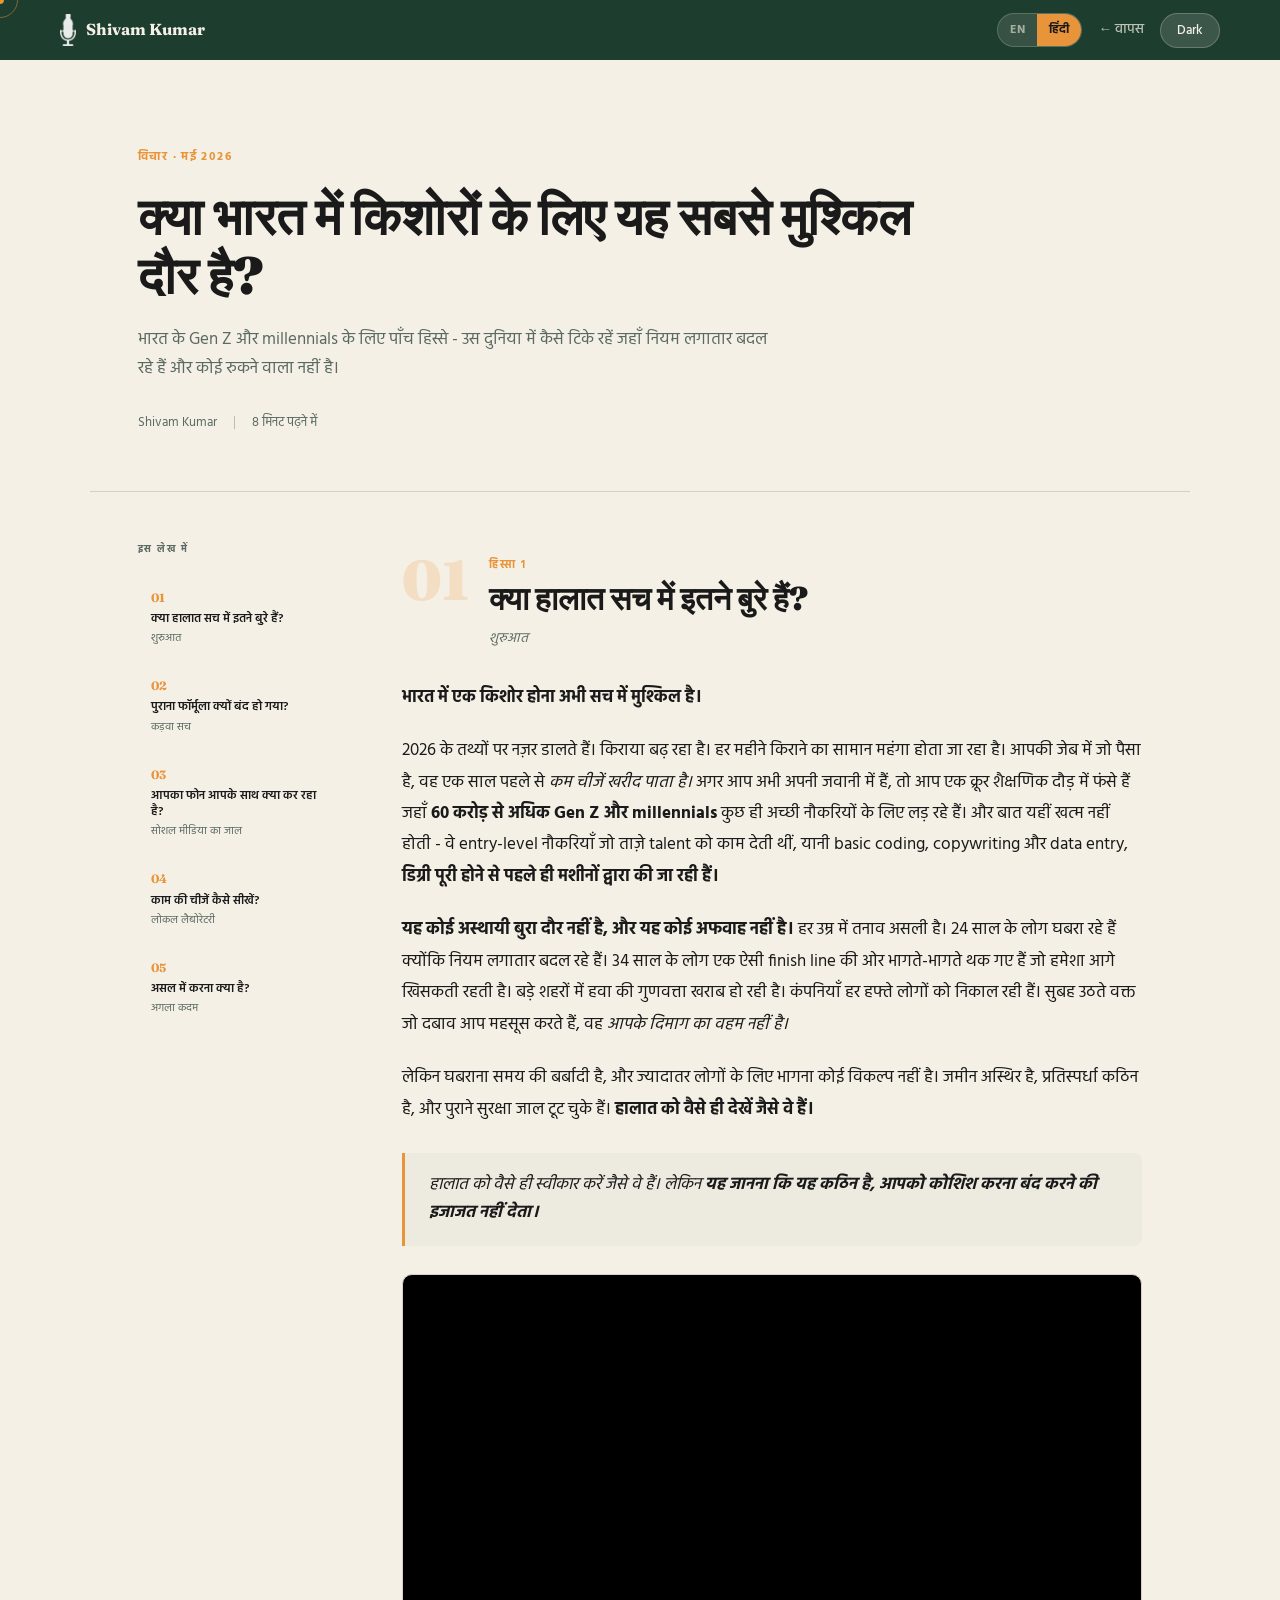
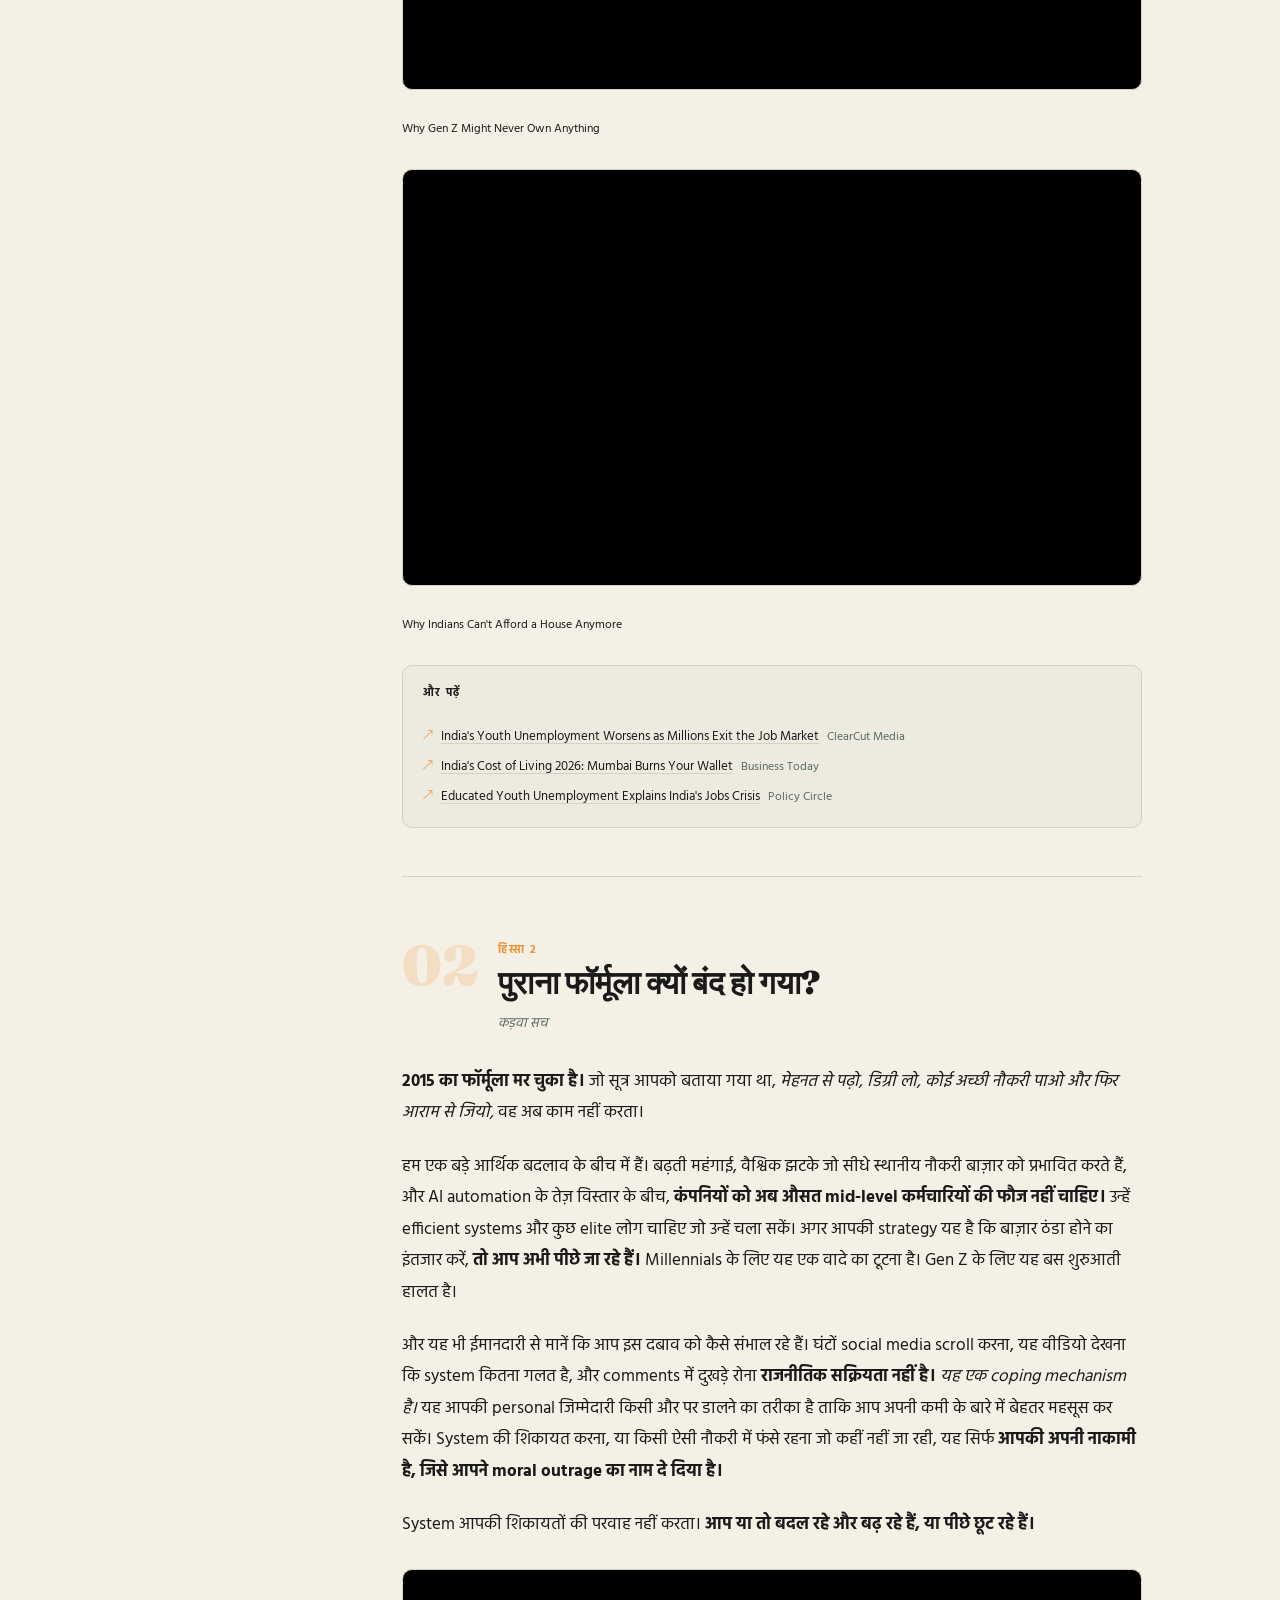
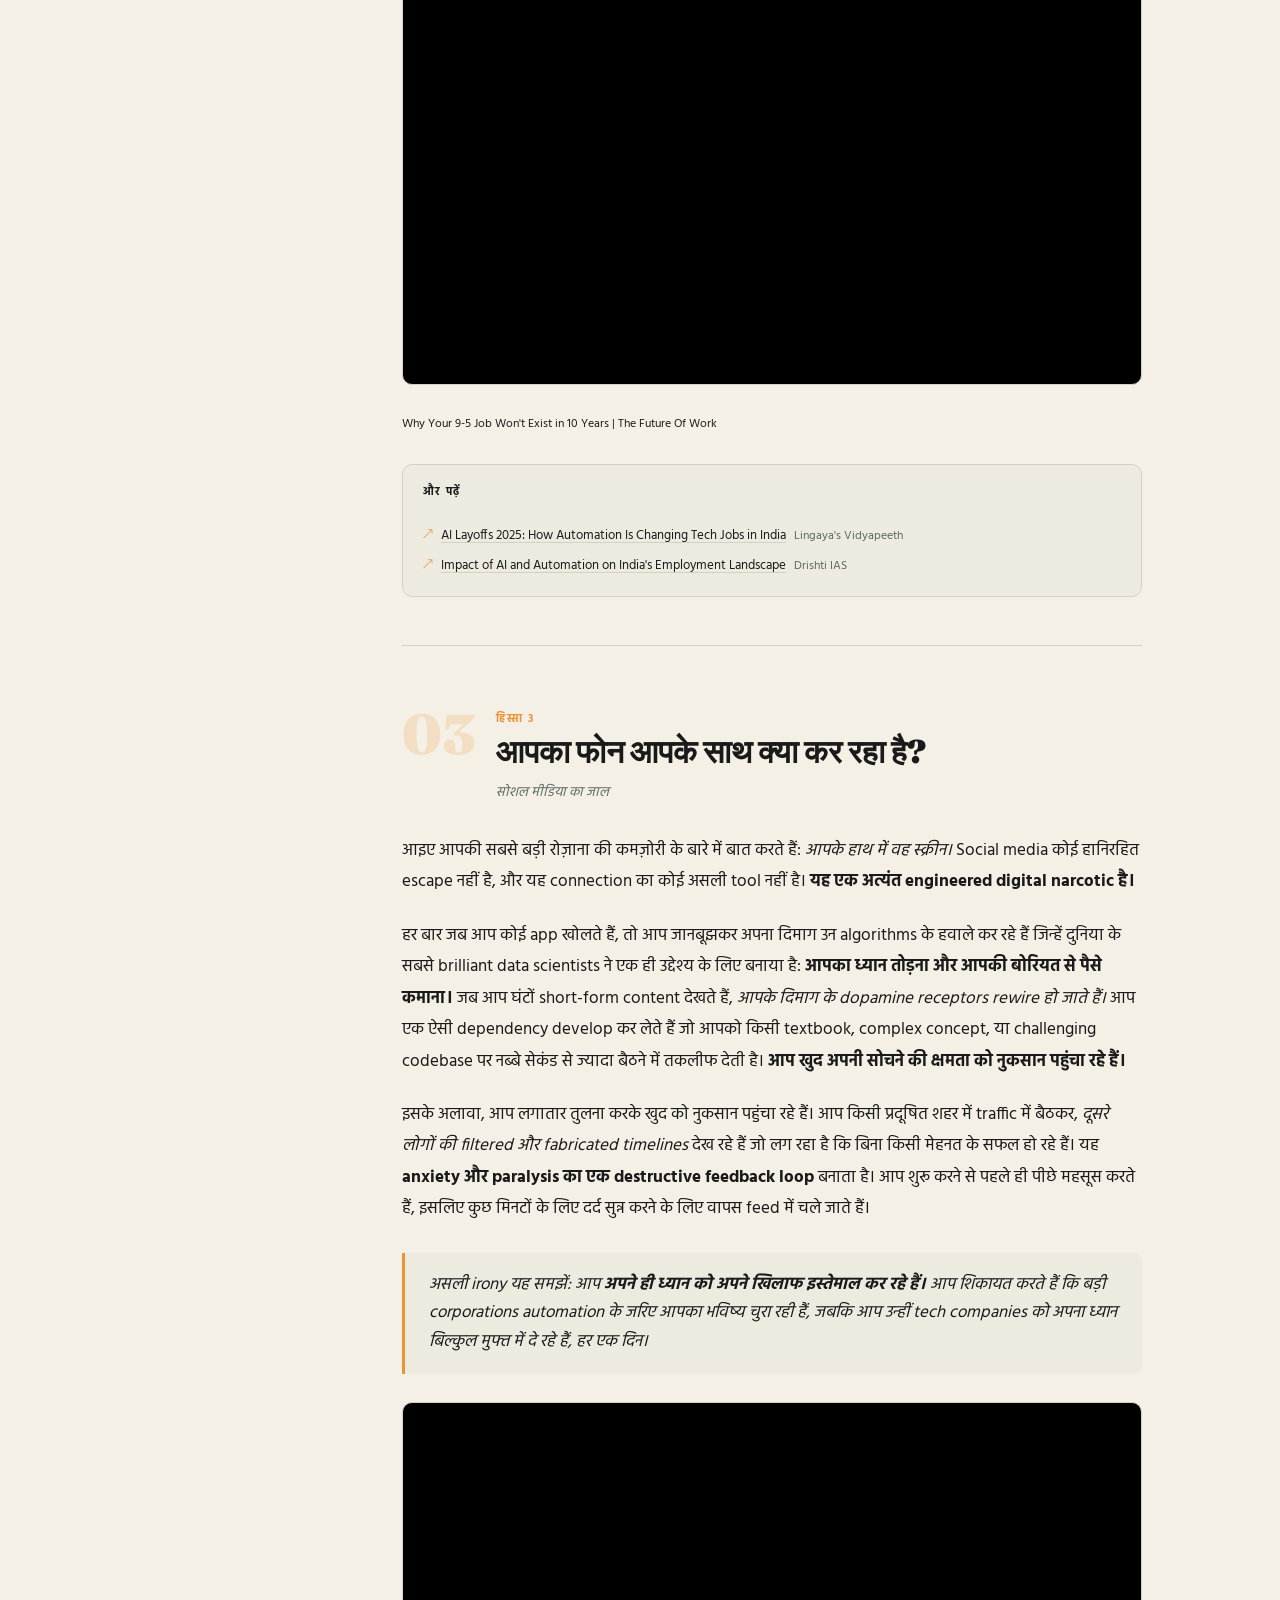
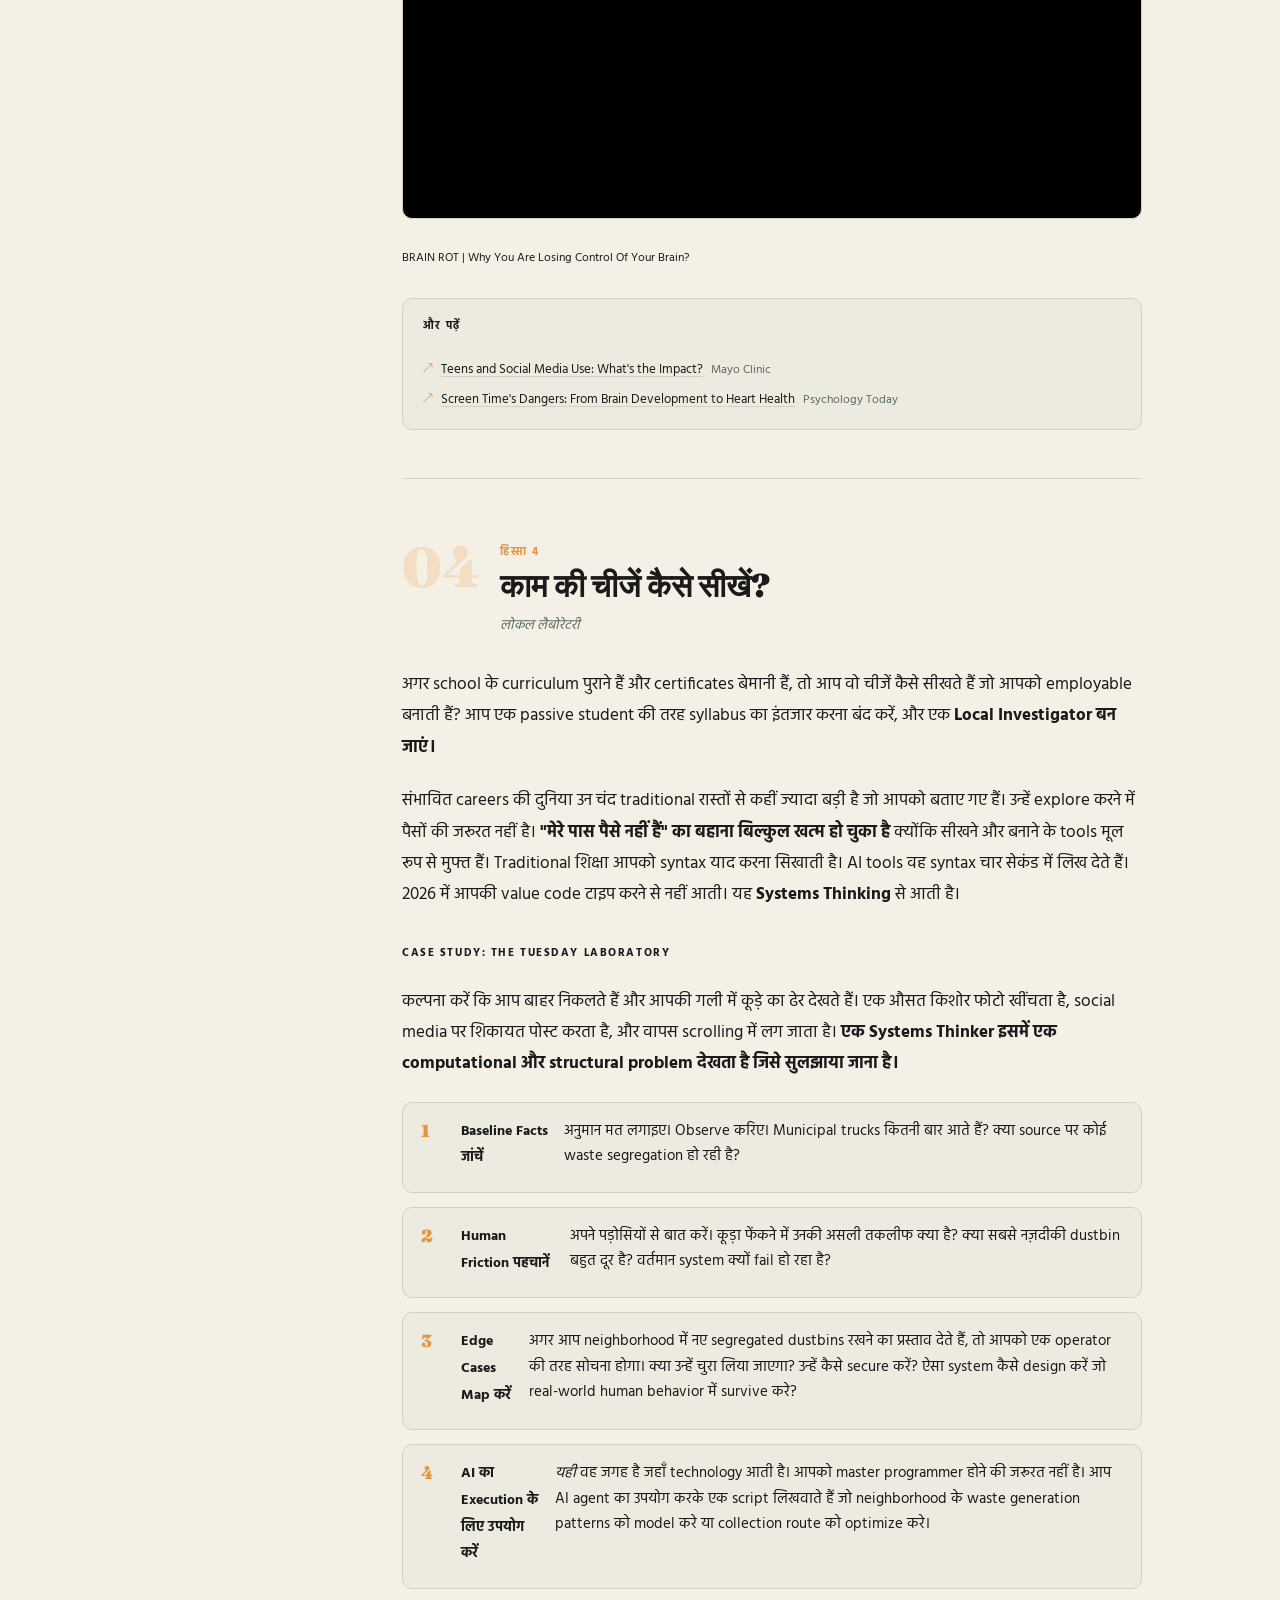
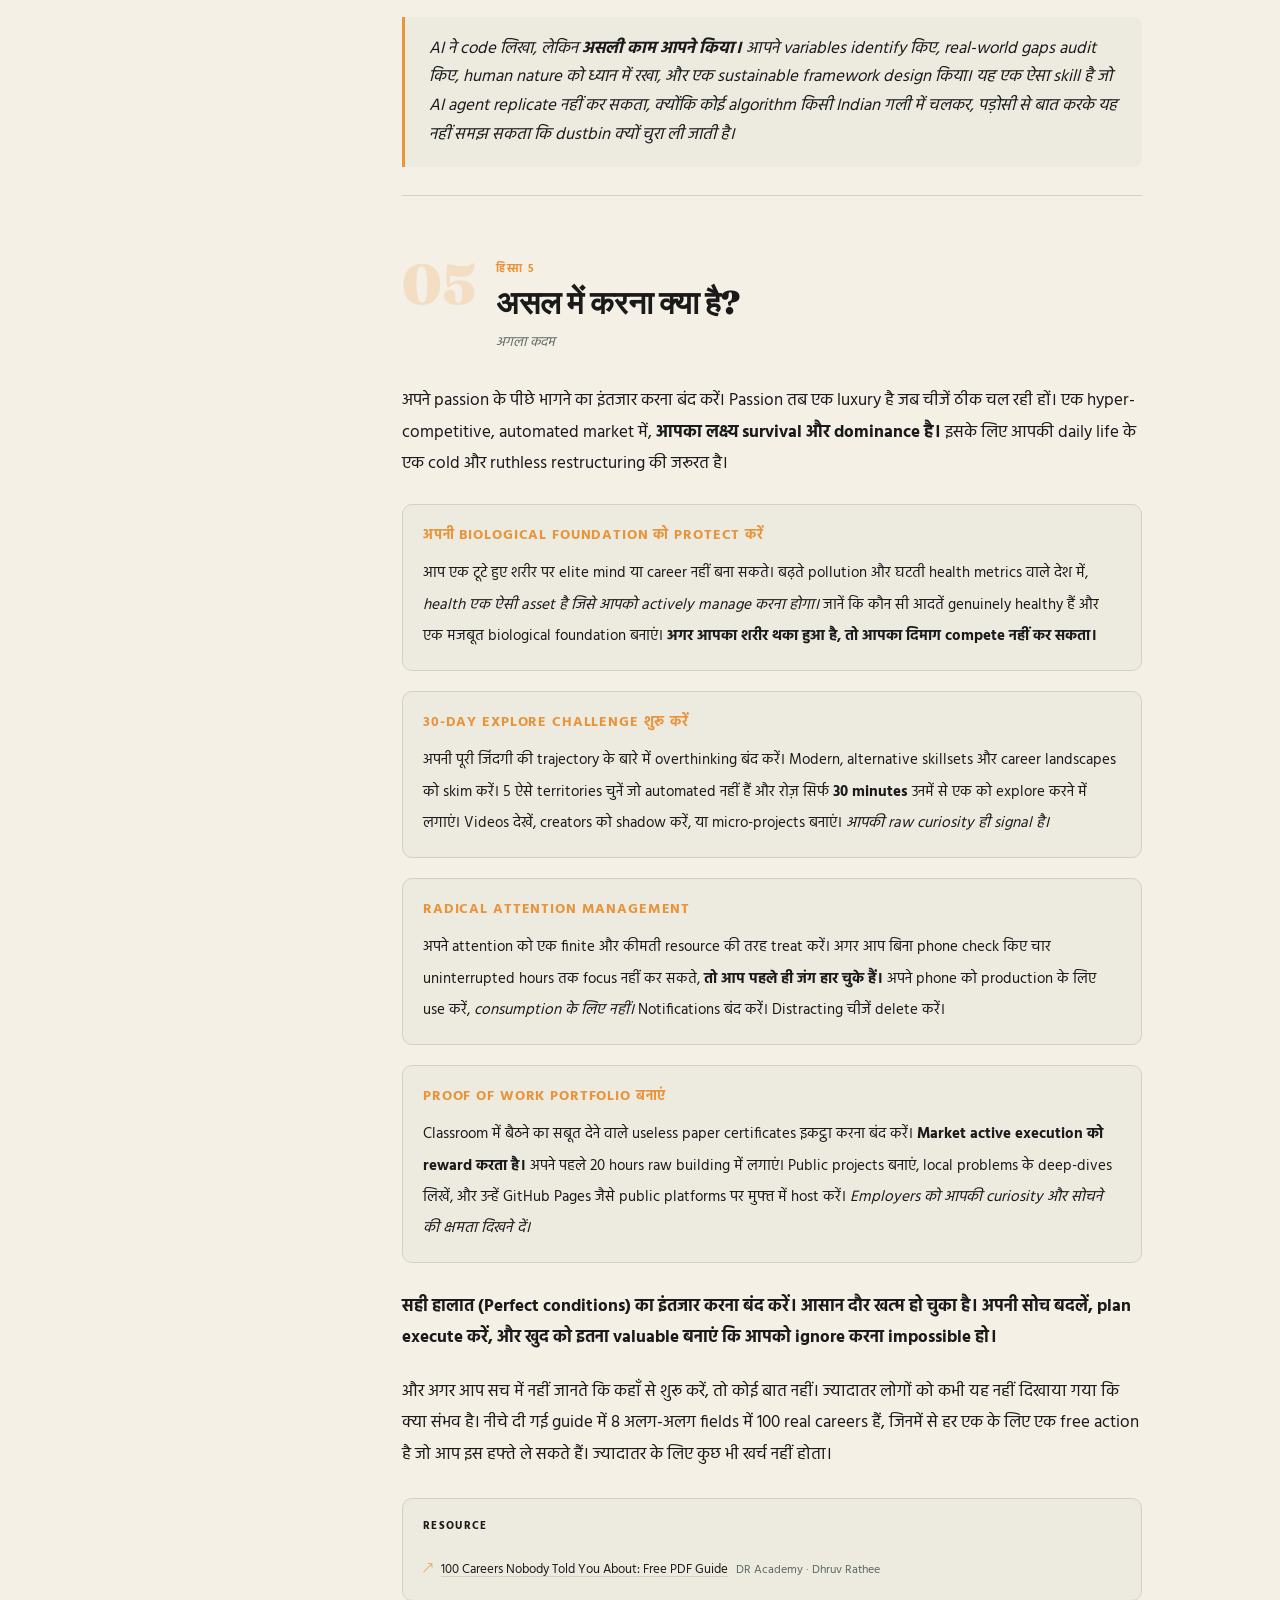
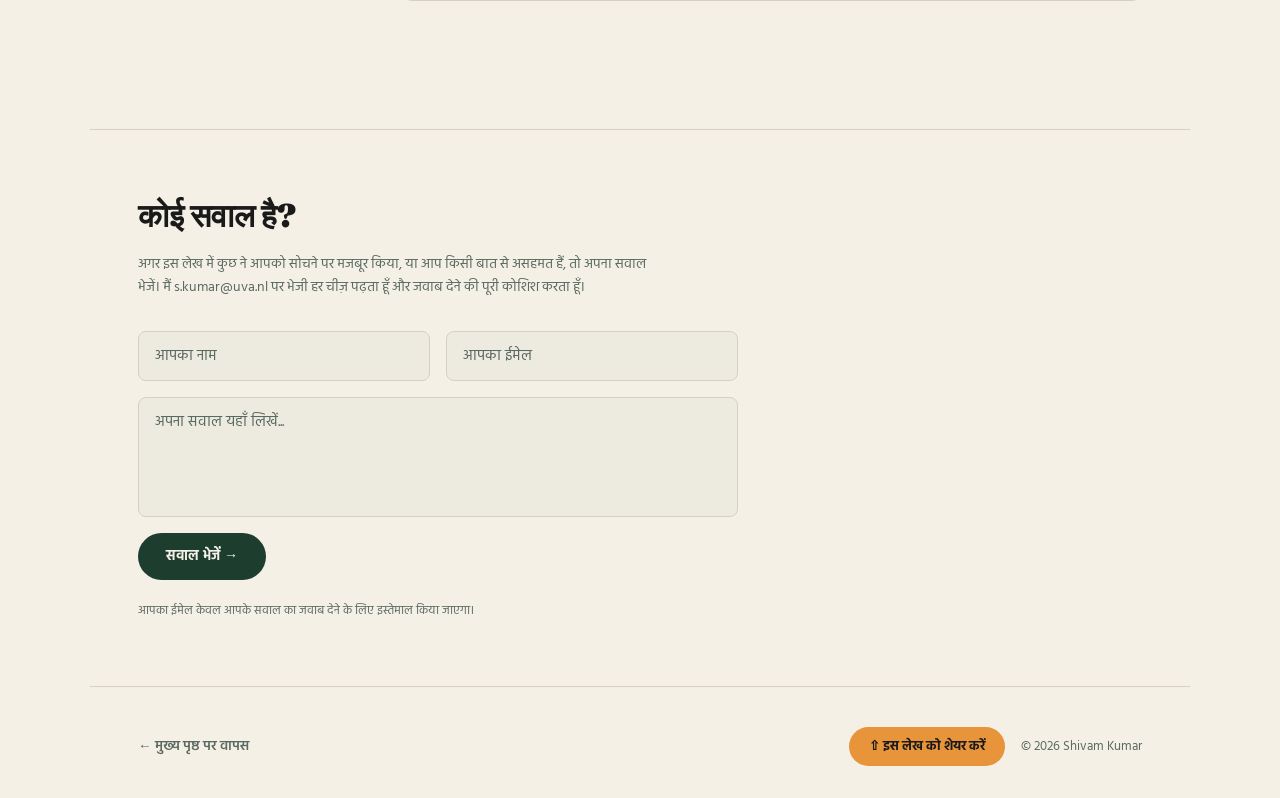
==== commit f40909c3: "Refine Hindi article: improved title, lead, Division 2 punchline, Division 5 phrasing" ====
--- a/battlefield-brief-hi.html
+++ b/battlefield-brief-hi.html
@@ -4,8 +4,8 @@
   <meta charset="utf-8">
   <meta name="viewport" content="width=device-width, initial-scale=1">
   <link rel="icon" type="image/png" href="assets/img/logo.png">
-  <title>क्या भारत में एक किशोर होना मुश्किल समय है? | Shivam Kumar</title>
-  <meta name="description" content="भारत के Gen Z और millennials के लिए पाँच हिस्से - उस दुनिया में कैसे टिके रहें जो लगातार गोलपोस्ट हिला रही है।">
+  <title>क्या भारत में किशोरों के लिए यह सबसे मुश्किल दौर है? | Shivam Kumar</title>
+  <meta name="description" content="भारत के Gen Z और millennials के लिए पाँच हिस्से - उस दुनिया में कैसे टिके रहें जहाँ नियम लगातार बदल रहे हैं।">
   <link rel="preconnect" href="https://fonts.googleapis.com">
   <link rel="preconnect" href="https://fonts.gstatic.com" crossorigin>
   <link href="https://fonts.googleapis.com/css2?family=Fraunces:ital,opsz,wght@0,9..144,400;0,9..144,700;0,9..144,900;1,9..144,700&family=Hind:wght@400;500;600;700&family=Open+Sans:wght@400;500;600;700&display=swap" rel="stylesheet">
@@ -358,8 +358,8 @@
 
   <header class="article-hero">
     <span class="article-tag">विचार &middot; मई 2026</span>
-    <h1>क्या भारत में एक किशोर होना मुश्किल समय है?</h1>
-    <p class="lead">भारत के Gen Z और millennials के लिए पाँच हिस्से - उस दुनिया में कैसे टिके रहें जो लगातार गोलपोस्ट हिला रही है और रुकने वाली नहीं है।</p>
+    <h1>क्या भारत में किशोरों के लिए यह सबसे मुश्किल दौर है?</h1>
+    <p class="lead">भारत के Gen Z और millennials के लिए पाँच हिस्से - उस दुनिया में कैसे टिके रहें जहाँ नियम लगातार बदल रहे हैं और कोई रुकने वाला नहीं है।</p>
     <div class="article-byline">
       <span>Shivam Kumar</span>
       <span class="sep">|</span>
@@ -477,7 +477,7 @@
 
         <p>हम एक बड़े आर्थिक बदलाव के बीच में हैं। बढ़ती महंगाई, वैश्विक झटके जो सीधे स्थानीय नौकरी बाज़ार को प्रभावित करते हैं, और AI automation के तेज़ विस्तार के बीच, <strong>कंपनियों को अब औसत mid-level कर्मचारियों की फौज नहीं चाहिए।</strong> उन्हें efficient systems और कुछ elite लोग चाहिए जो उन्हें चला सकें। अगर आपकी strategy यह है कि बाज़ार ठंडा होने का इंतजार करें, <strong>तो आप अभी पीछे जा रहे हैं।</strong> Millennials के लिए यह एक वादे का टूटना है। Gen Z के लिए यह बस शुरुआती हालत है।</p>
 
-        <p>और यह भी ईमानदारी से मानें कि आप इस दबाव को कैसे संभाल रहे हैं। घंटों social media scroll करना, यह वीडियो देखना कि system कितना गलत है, और comments में दुखड़े रोना <strong>राजनीतिक सक्रियता नहीं है।</strong> <em>यह एक coping mechanism है।</em> यह आपकी personal जिम्मेदारी किसी और पर डालने का तरीका है ताकि आप अपनी कमी के बारे में बेहतर महसूस कर सकें। System की शिकायत करना, या किसी ऐसी नौकरी में फंसे रहना जो कहीं नहीं जा रही, यह सिर्फ <strong>हार है जिसे moral outrage का रूप दिया गया है।</strong></p>
+        <p>और यह भी ईमानदारी से मानें कि आप इस दबाव को कैसे संभाल रहे हैं। घंटों social media scroll करना, यह वीडियो देखना कि system कितना गलत है, और comments में दुखड़े रोना <strong>राजनीतिक सक्रियता नहीं है।</strong> <em>यह एक coping mechanism है।</em> यह आपकी personal जिम्मेदारी किसी और पर डालने का तरीका है ताकि आप अपनी कमी के बारे में बेहतर महसूस कर सकें। System की शिकायत करना, या किसी ऐसी नौकरी में फंसे रहना जो कहीं नहीं जा रही, यह सिर्फ <strong>आपकी अपनी नाकामी है, जिसे आपने moral outrage का नाम दे दिया है।</strong></p>
 
         <p>System आपकी शिकायतों की परवाह नहीं करता। <strong>आप या तो बदल रहे और बढ़ रहे हैं, या पीछे छूट रहे हैं।</strong></p>
 
@@ -615,7 +615,7 @@
           </li>
         </ul>
 
-        <p><strong>इष्टतम conditions का इंतजार करना बंद करें। आसान दौर खत्म हो चुका है। अपनी सोच बदलें, plan execute करें, और खुद को इतना valuable बनाएं कि आपको ignore करना impossible हो।</strong></p>
+        <p><strong>सही हालात (Perfect conditions) का इंतजार करना बंद करें। आसान दौर खत्म हो चुका है। अपनी सोच बदलें, plan execute करें, और खुद को इतना valuable बनाएं कि आपको ignore करना impossible हो।</strong></p>
 
         <p>और अगर आप सच में नहीं जानते कि कहाँ से शुरू करें, तो कोई बात नहीं। ज्यादातर लोगों को कभी यह नहीं दिखाया गया कि क्या संभव है। नीचे दी गई guide में 8 अलग-अलग fields में 100 real careers हैं, जिनमें से हर एक के लिए एक free action है जो आप इस हफ्ते ले सकते हैं। ज्यादातर के लिए कुछ भी खर्च नहीं होता।</p>
         <div class="further-reading">
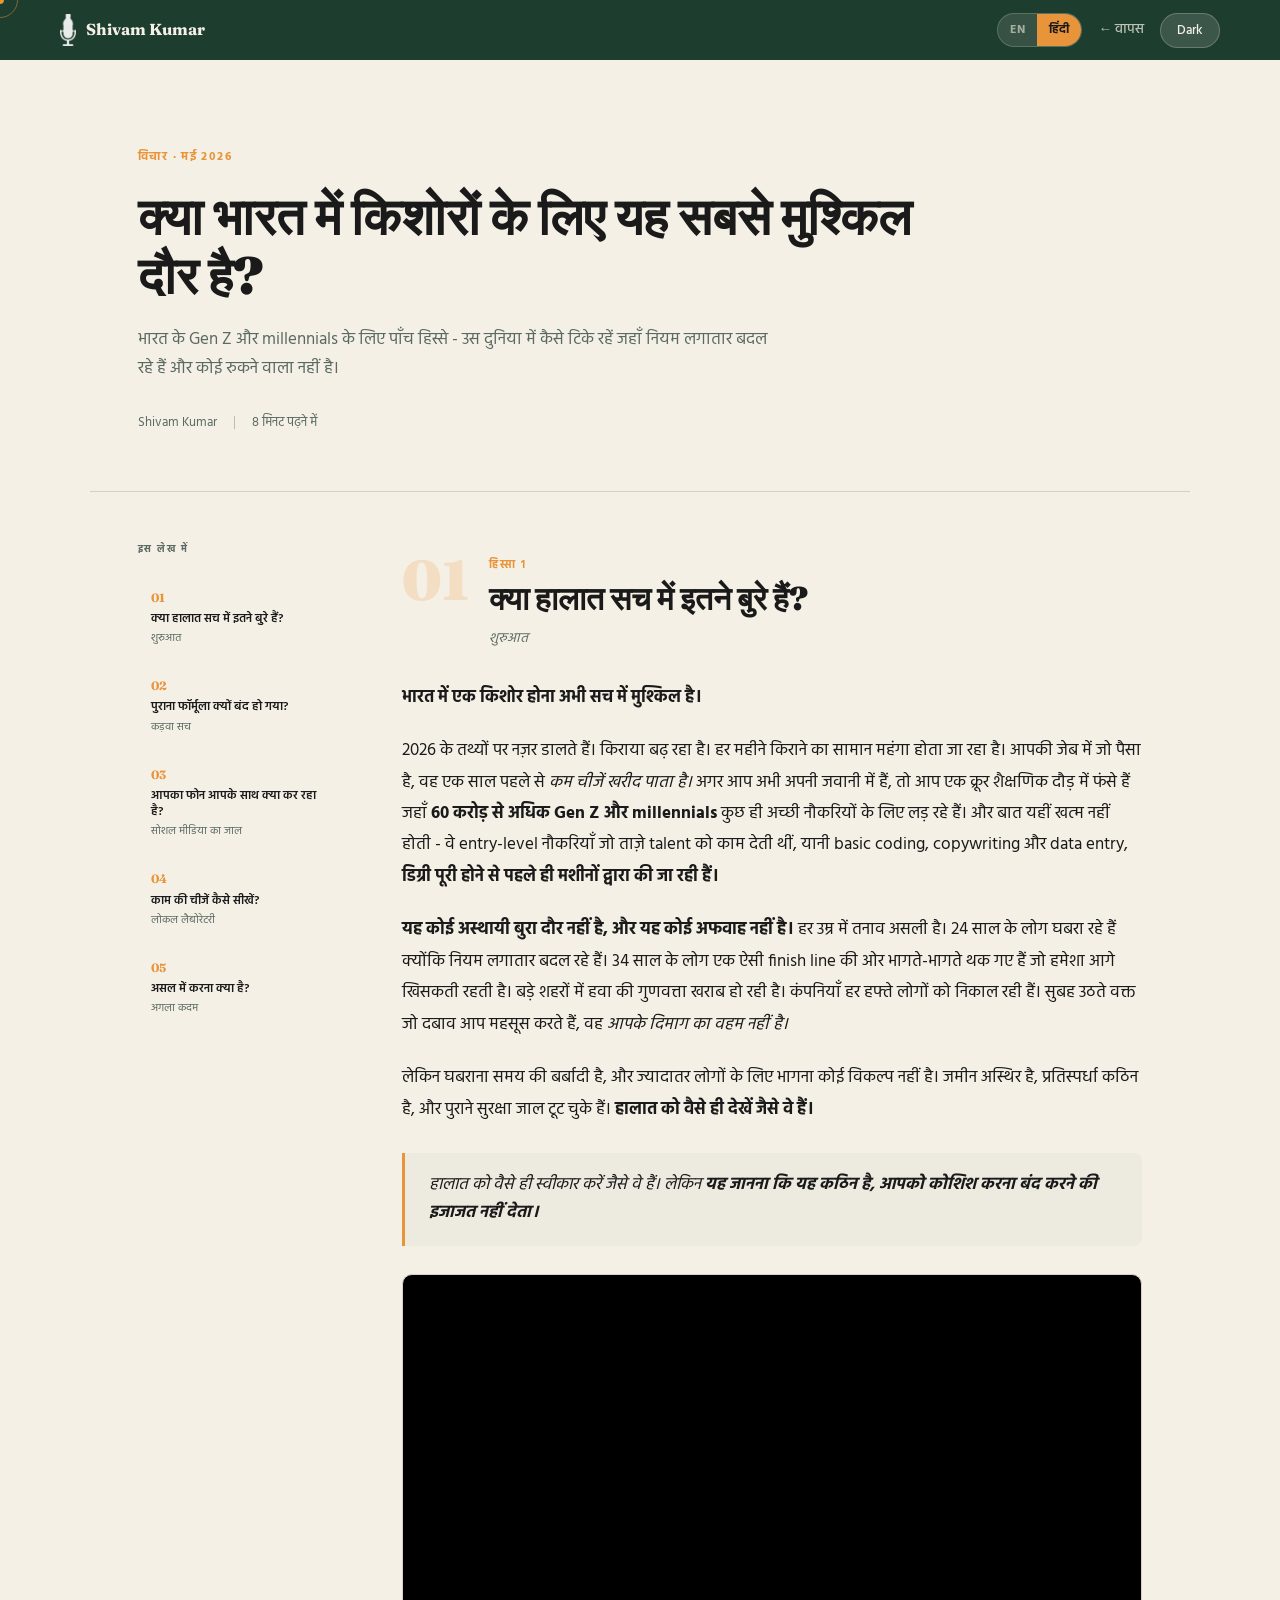
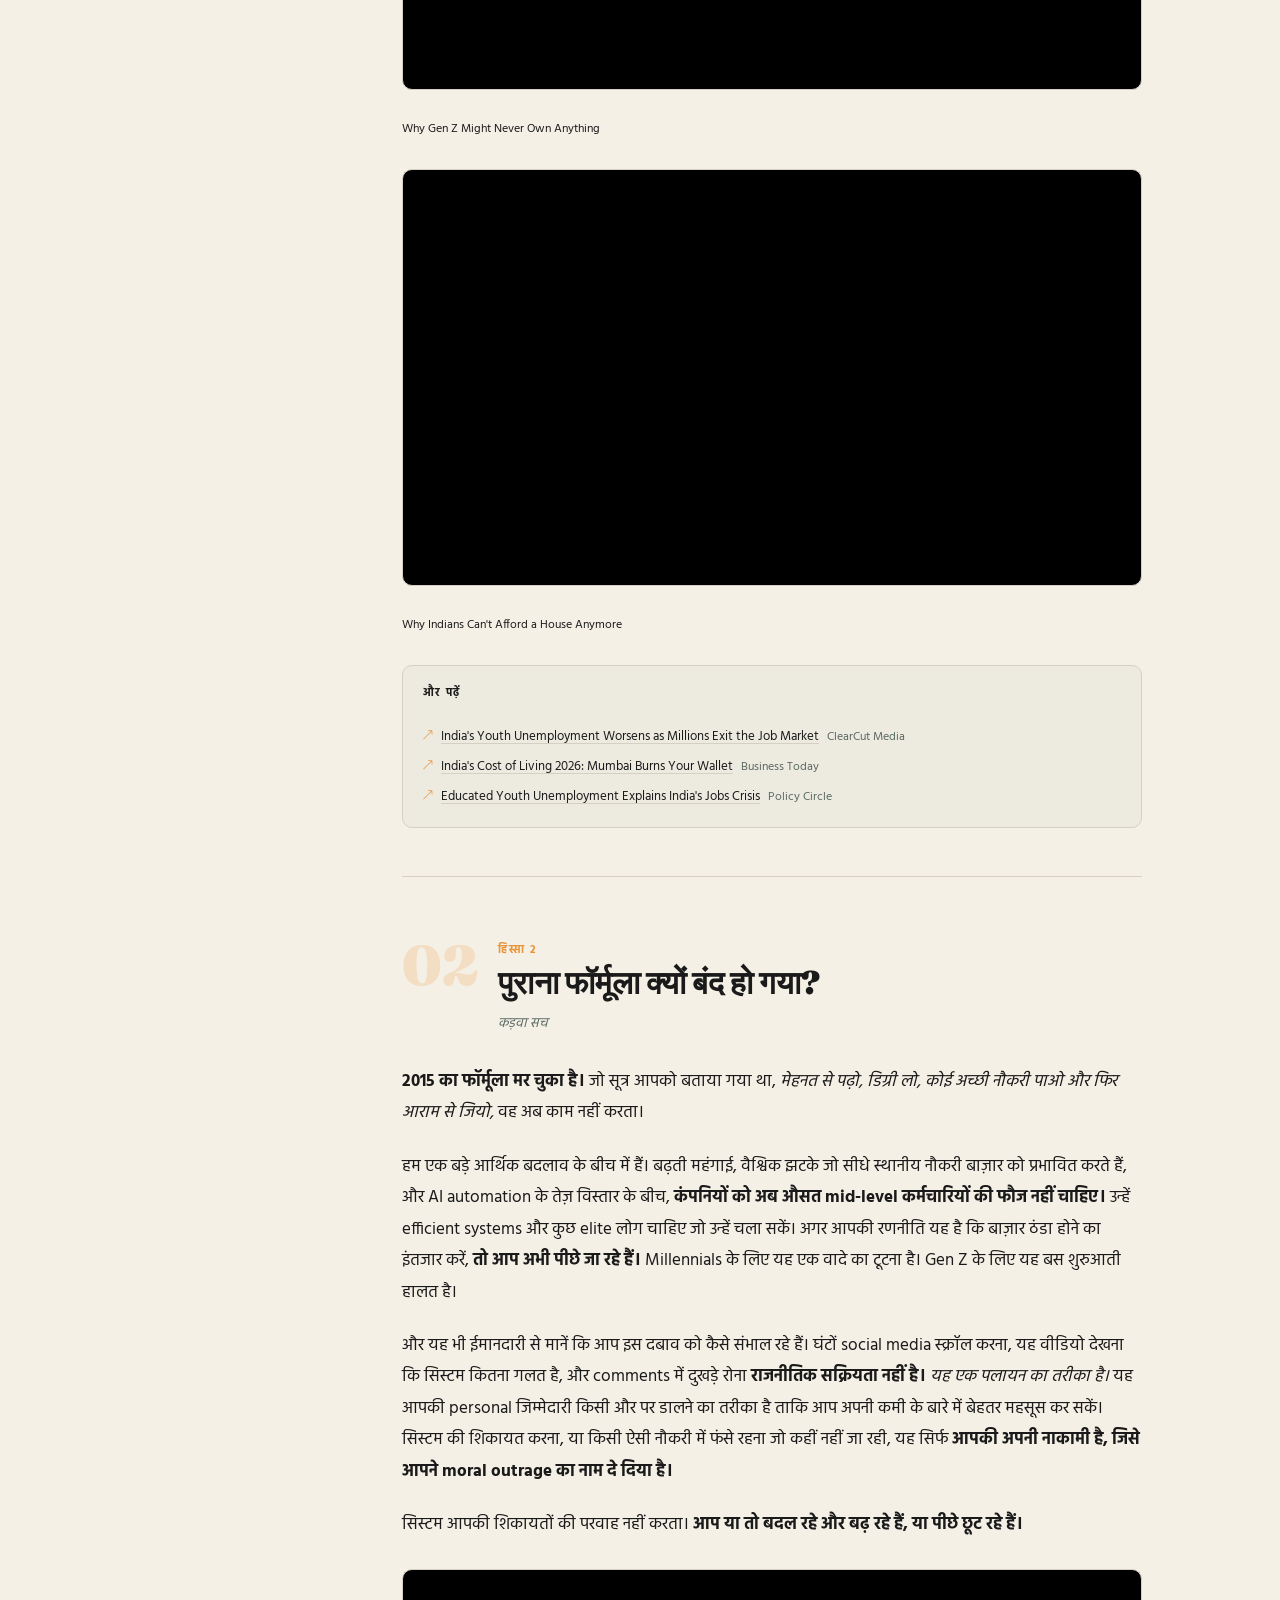
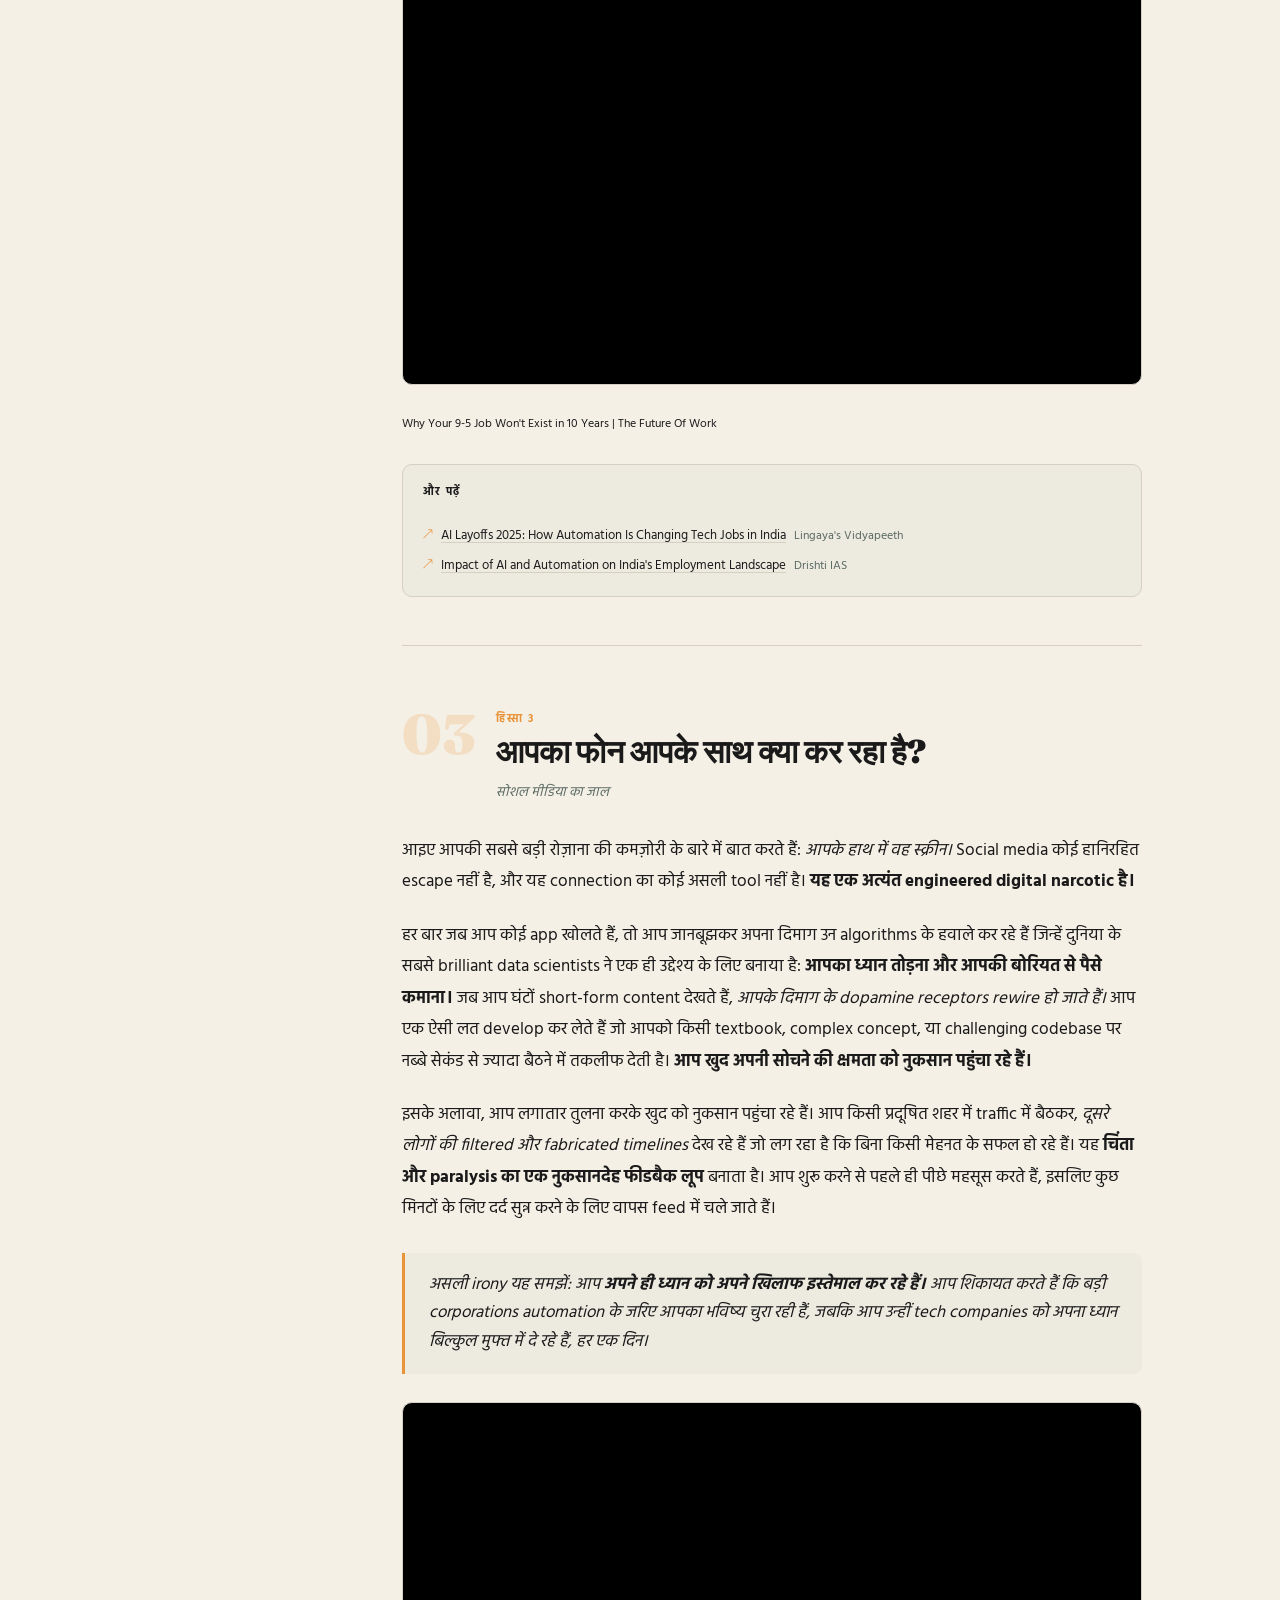
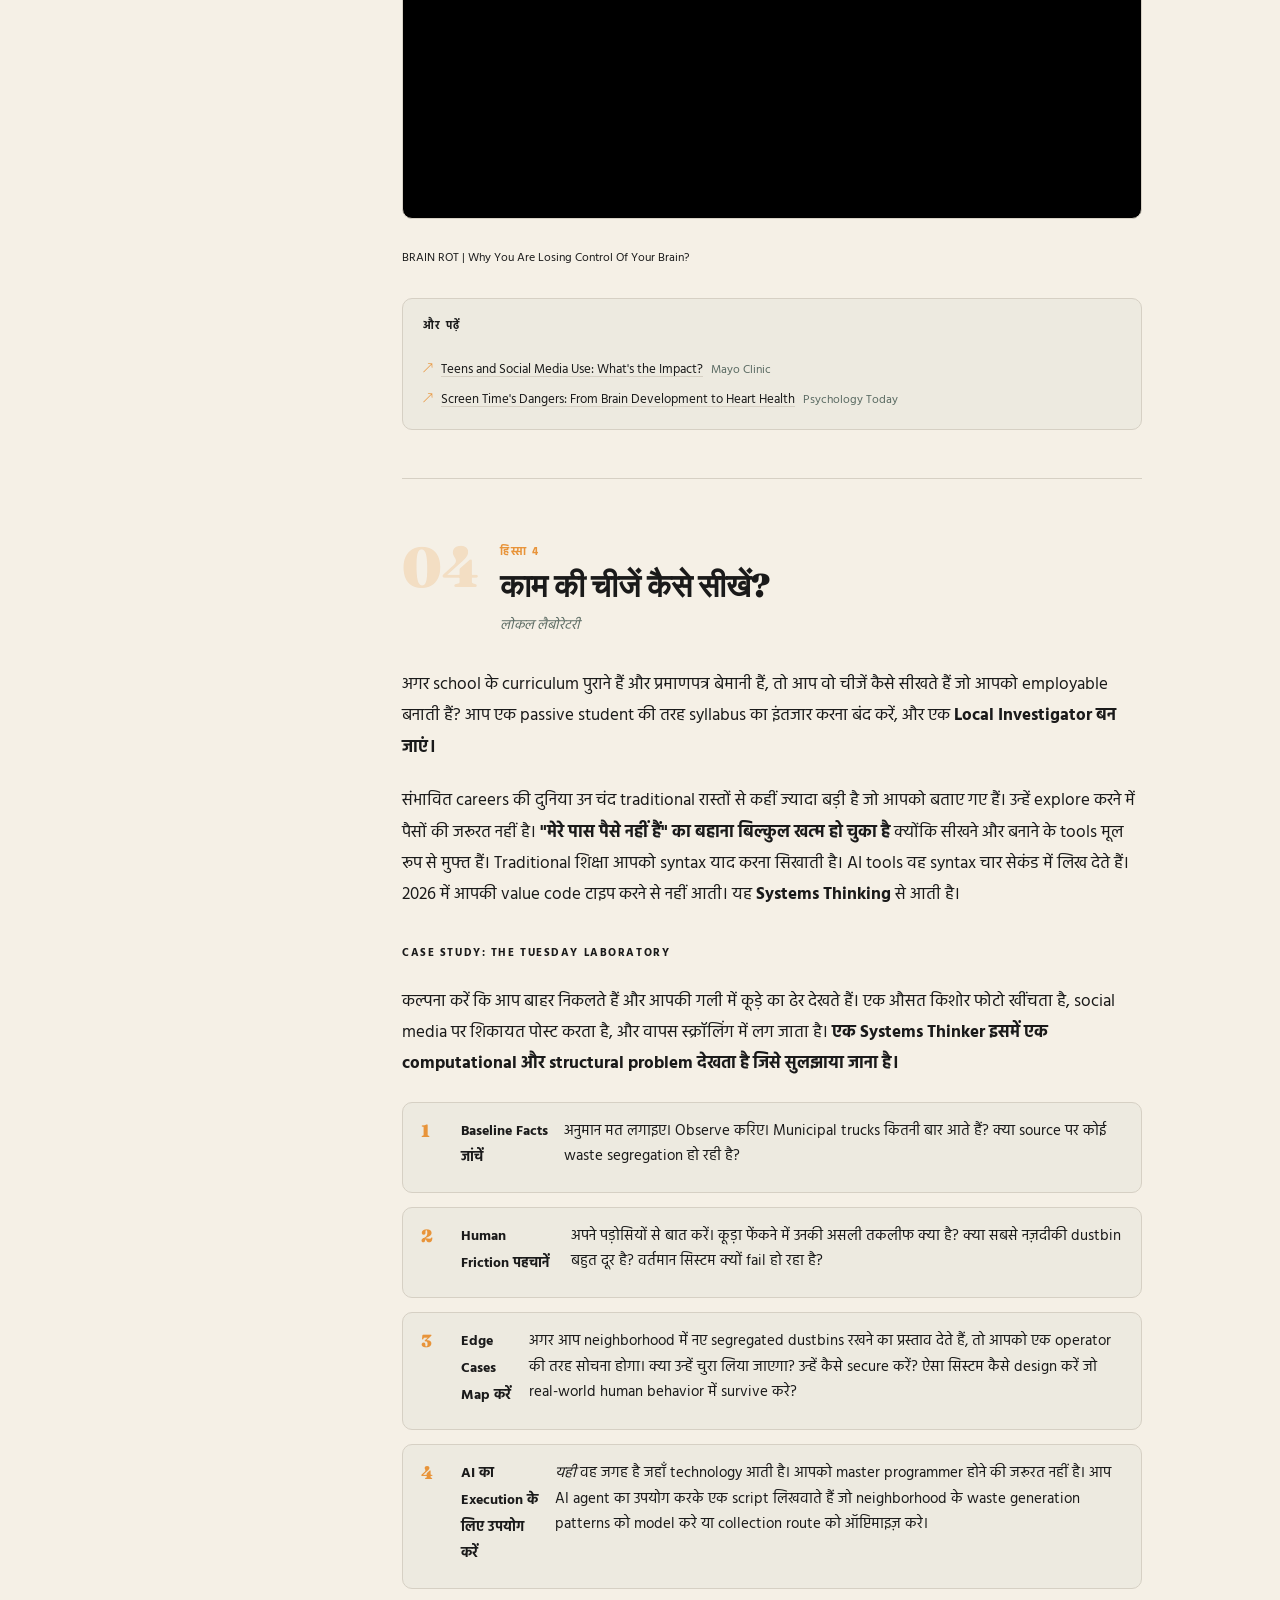
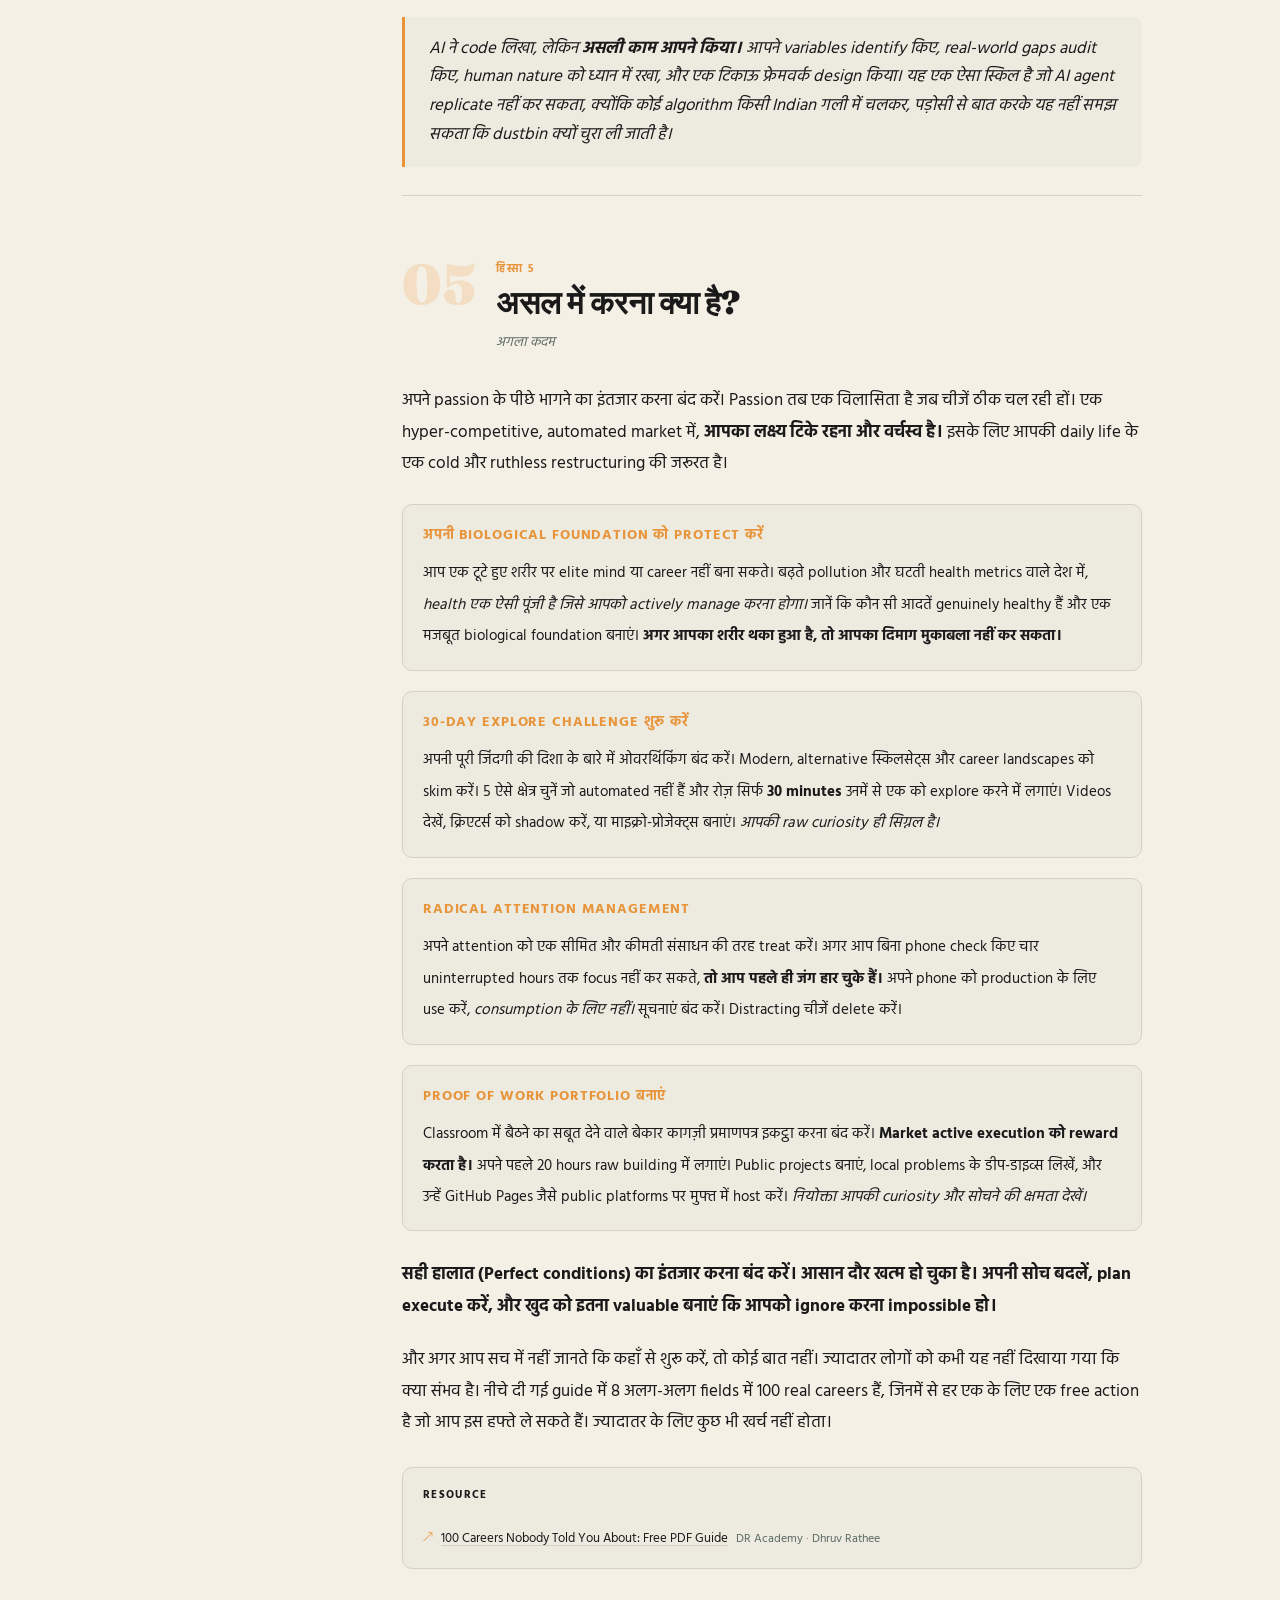
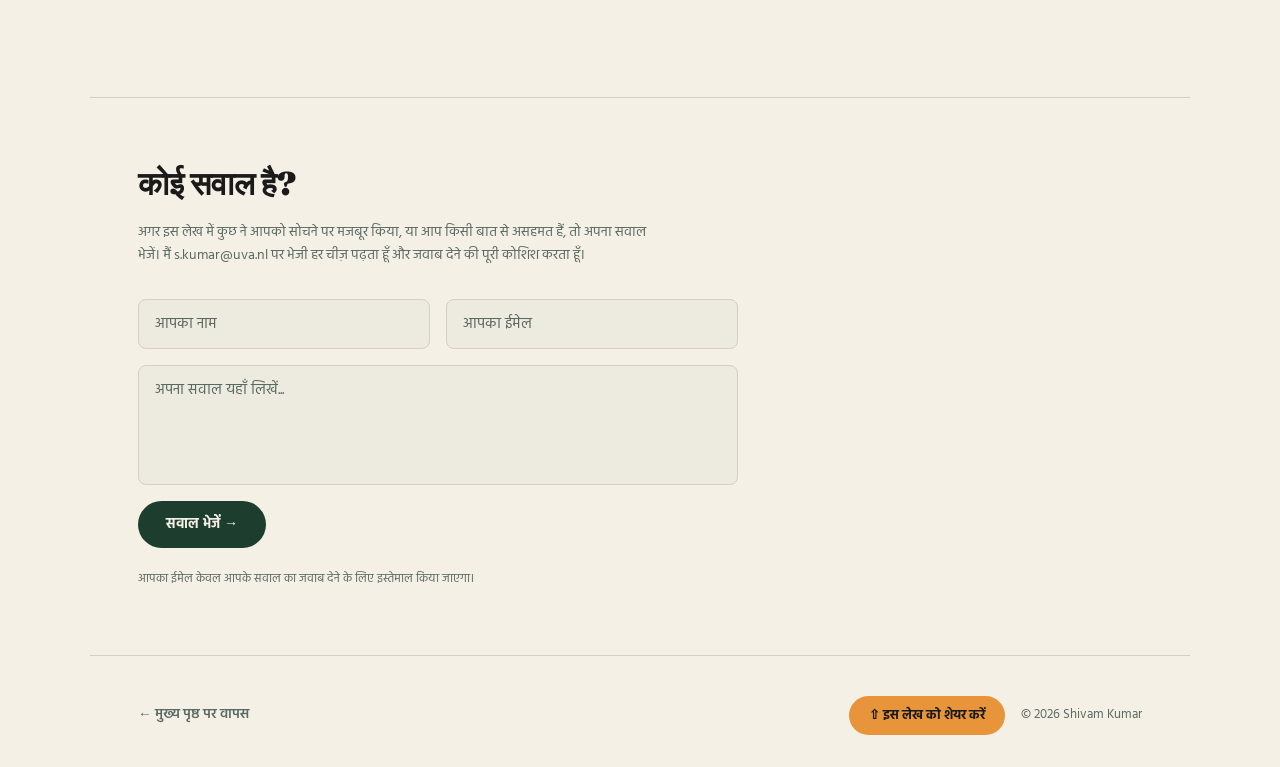
==== commit 3c792cf3: "Hindi article: replace English words with Hindi and Devanagari equivalents" ====
--- a/battlefield-brief-hi.html
+++ b/battlefield-brief-hi.html
@@ -475,11 +475,11 @@
 
         <p><strong>2015 का फॉर्मूला मर चुका है।</strong> जो सूत्र आपको बताया गया था, <em>मेहनत से पढ़ो, डिग्री लो, कोई अच्छी नौकरी पाओ और फिर आराम से जियो,</em> वह अब काम नहीं करता।</p>
 
-        <p>हम एक बड़े आर्थिक बदलाव के बीच में हैं। बढ़ती महंगाई, वैश्विक झटके जो सीधे स्थानीय नौकरी बाज़ार को प्रभावित करते हैं, और AI automation के तेज़ विस्तार के बीच, <strong>कंपनियों को अब औसत mid-level कर्मचारियों की फौज नहीं चाहिए।</strong> उन्हें efficient systems और कुछ elite लोग चाहिए जो उन्हें चला सकें। अगर आपकी strategy यह है कि बाज़ार ठंडा होने का इंतजार करें, <strong>तो आप अभी पीछे जा रहे हैं।</strong> Millennials के लिए यह एक वादे का टूटना है। Gen Z के लिए यह बस शुरुआती हालत है।</p>
-
-        <p>और यह भी ईमानदारी से मानें कि आप इस दबाव को कैसे संभाल रहे हैं। घंटों social media scroll करना, यह वीडियो देखना कि system कितना गलत है, और comments में दुखड़े रोना <strong>राजनीतिक सक्रियता नहीं है।</strong> <em>यह एक coping mechanism है।</em> यह आपकी personal जिम्मेदारी किसी और पर डालने का तरीका है ताकि आप अपनी कमी के बारे में बेहतर महसूस कर सकें। System की शिकायत करना, या किसी ऐसी नौकरी में फंसे रहना जो कहीं नहीं जा रही, यह सिर्फ <strong>आपकी अपनी नाकामी है, जिसे आपने moral outrage का नाम दे दिया है।</strong></p>
-
-        <p>System आपकी शिकायतों की परवाह नहीं करता। <strong>आप या तो बदल रहे और बढ़ रहे हैं, या पीछे छूट रहे हैं।</strong></p>
+        <p>हम एक बड़े आर्थिक बदलाव के बीच में हैं। बढ़ती महंगाई, वैश्विक झटके जो सीधे स्थानीय नौकरी बाज़ार को प्रभावित करते हैं, और AI automation के तेज़ विस्तार के बीच, <strong>कंपनियों को अब औसत mid-level कर्मचारियों की फौज नहीं चाहिए।</strong> उन्हें efficient systems और कुछ elite लोग चाहिए जो उन्हें चला सकें। अगर आपकी रणनीति यह है कि बाज़ार ठंडा होने का इंतजार करें, <strong>तो आप अभी पीछे जा रहे हैं।</strong> Millennials के लिए यह एक वादे का टूटना है। Gen Z के लिए यह बस शुरुआती हालत है।</p>
+
+        <p>और यह भी ईमानदारी से मानें कि आप इस दबाव को कैसे संभाल रहे हैं। घंटों social media स्क्रॉल करना, यह वीडियो देखना कि सिस्टम कितना गलत है, और comments में दुखड़े रोना <strong>राजनीतिक सक्रियता नहीं है।</strong> <em>यह एक पलायन का तरीका है।</em> यह आपकी personal जिम्मेदारी किसी और पर डालने का तरीका है ताकि आप अपनी कमी के बारे में बेहतर महसूस कर सकें। सिस्टम की शिकायत करना, या किसी ऐसी नौकरी में फंसे रहना जो कहीं नहीं जा रही, यह सिर्फ <strong>आपकी अपनी नाकामी है, जिसे आपने moral outrage का नाम दे दिया है।</strong></p>
+
+        <p>सिस्टम आपकी शिकायतों की परवाह नहीं करता। <strong>आप या तो बदल रहे और बढ़ रहे हैं, या पीछे छूट रहे हैं।</strong></p>
 
         <div class="video-wrap">
           <iframe src="https://www.youtube.com/embed/PLSDUsi4vY8" title="Why Your 9-5 Job Won't Exist in 10 Years" allowfullscreen></iframe>
@@ -513,9 +513,9 @@
 
         <p>आइए आपकी सबसे बड़ी रोज़ाना की कमज़ोरी के बारे में बात करते हैं: <em>आपके हाथ में वह स्क्रीन।</em> Social media कोई हानिरहित escape नहीं है, और यह connection का कोई असली tool नहीं है। <strong>यह एक अत्यंत engineered digital narcotic है।</strong></p>
 
-        <p>हर बार जब आप कोई app खोलते हैं, तो आप जानबूझकर अपना दिमाग उन algorithms के हवाले कर रहे हैं जिन्हें दुनिया के सबसे brilliant data scientists ने एक ही उद्देश्य के लिए बनाया है: <strong>आपका ध्यान तोड़ना और आपकी बोरियत से पैसे कमाना।</strong> जब आप घंटों short-form content देखते हैं, <em>आपके दिमाग के dopamine receptors rewire हो जाते हैं।</em> आप एक ऐसी dependency develop कर लेते हैं जो आपको किसी textbook, complex concept, या challenging codebase पर नब्बे सेकंड से ज्यादा बैठने में तकलीफ देती है। <strong>आप खुद अपनी सोचने की क्षमता को नुकसान पहुंचा रहे हैं।</strong></p>
-
-        <p>इसके अलावा, आप लगातार तुलना करके खुद को नुकसान पहुंचा रहे हैं। आप किसी प्रदूषित शहर में traffic में बैठकर, <em>दूसरे लोगों की filtered और fabricated timelines</em> देख रहे हैं जो लग रहा है कि बिना किसी मेहनत के सफल हो रहे हैं। यह <strong>anxiety और paralysis का एक destructive feedback loop</strong> बनाता है। आप शुरू करने से पहले ही पीछे महसूस करते हैं, इसलिए कुछ मिनटों के लिए दर्द सुन्न करने के लिए वापस feed में चले जाते हैं।</p>
+        <p>हर बार जब आप कोई app खोलते हैं, तो आप जानबूझकर अपना दिमाग उन algorithms के हवाले कर रहे हैं जिन्हें दुनिया के सबसे brilliant data scientists ने एक ही उद्देश्य के लिए बनाया है: <strong>आपका ध्यान तोड़ना और आपकी बोरियत से पैसे कमाना।</strong> जब आप घंटों short-form content देखते हैं, <em>आपके दिमाग के dopamine receptors rewire हो जाते हैं।</em> आप एक ऐसी लत develop कर लेते हैं जो आपको किसी textbook, complex concept, या challenging codebase पर नब्बे सेकंड से ज्यादा बैठने में तकलीफ देती है। <strong>आप खुद अपनी सोचने की क्षमता को नुकसान पहुंचा रहे हैं।</strong></p>
+
+        <p>इसके अलावा, आप लगातार तुलना करके खुद को नुकसान पहुंचा रहे हैं। आप किसी प्रदूषित शहर में traffic में बैठकर, <em>दूसरे लोगों की filtered और fabricated timelines</em> देख रहे हैं जो लग रहा है कि बिना किसी मेहनत के सफल हो रहे हैं। यह <strong>चिंता और paralysis का एक नुकसानदेह फीडबैक लूप</strong> बनाता है। आप शुरू करने से पहले ही पीछे महसूस करते हैं, इसलिए कुछ मिनटों के लिए दर्द सुन्न करने के लिए वापस feed में चले जाते हैं।</p>
 
         <div class="callout">
           असली irony यह समझें: आप <strong>अपने ही ध्यान को अपने खिलाफ इस्तेमाल कर रहे हैं।</strong> आप शिकायत करते हैं कि बड़ी corporations automation के जरिए आपका भविष्य चुरा रही हैं, जबकि आप उन्हीं tech companies को अपना ध्यान बिल्कुल मुफ्त में दे रहे हैं, हर एक दिन।
@@ -551,13 +551,13 @@
           </div>
         </div>
 
-        <p>अगर school के curriculum पुराने हैं और certificates बेमानी हैं, तो आप वो चीजें कैसे सीखते हैं जो आपको employable बनाती हैं? आप एक passive student की तरह syllabus का इंतजार करना बंद करें, और एक <strong>Local Investigator बन जाएं।</strong></p>
+        <p>अगर school के curriculum पुराने हैं और प्रमाणपत्र बेमानी हैं, तो आप वो चीजें कैसे सीखते हैं जो आपको employable बनाती हैं? आप एक passive student की तरह syllabus का इंतजार करना बंद करें, और एक <strong>Local Investigator बन जाएं।</strong></p>
 
         <p>संभावित careers की दुनिया उन चंद traditional रास्तों से कहीं ज्यादा बड़ी है जो आपको बताए गए हैं। उन्हें explore करने में पैसों की जरूरत नहीं है। <strong>"मेरे पास पैसे नहीं हैं" का बहाना बिल्कुल खत्म हो चुका है</strong> क्योंकि सीखने और बनाने के tools मूल रूप से मुफ्त हैं। Traditional शिक्षा आपको syntax याद करना सिखाती है। AI tools वह syntax चार सेकंड में लिख देते हैं। 2026 में आपकी value code टाइप करने से नहीं आती। यह <strong>Systems Thinking</strong> से आती है।</p>
 
         <p class="case-study-label">Case Study: The Tuesday Laboratory</p>
 
-        <p>कल्पना करें कि आप बाहर निकलते हैं और आपकी गली में कूड़े का ढेर देखते हैं। एक औसत किशोर फोटो खींचता है, social media पर शिकायत पोस्ट करता है, और वापस scrolling में लग जाता है। <strong>एक Systems Thinker इसमें एक computational और structural problem देखता है जिसे सुलझाया जाना है।</strong></p>
+        <p>कल्पना करें कि आप बाहर निकलते हैं और आपकी गली में कूड़े का ढेर देखते हैं। एक औसत किशोर फोटो खींचता है, social media पर शिकायत पोस्ट करता है, और वापस स्क्रॉलिंग में लग जाता है। <strong>एक Systems Thinker इसमें एक computational और structural problem देखता है जिसे सुलझाया जाना है।</strong></p>
 
         <ol class="case-list">
           <li>
@@ -566,20 +566,20 @@
           </li>
           <li>
             <span class="case-title">Human Friction पहचानें</span>
-            <span class="case-body">अपने पड़ोसियों से बात करें। कूड़ा फेंकने में उनकी असली तकलीफ क्या है? क्या सबसे नज़दीकी dustbin बहुत दूर है? वर्तमान system क्यों fail हो रहा है?</span>
+            <span class="case-body">अपने पड़ोसियों से बात करें। कूड़ा फेंकने में उनकी असली तकलीफ क्या है? क्या सबसे नज़दीकी dustbin बहुत दूर है? वर्तमान सिस्टम क्यों fail हो रहा है?</span>
           </li>
           <li>
             <span class="case-title">Edge Cases Map करें</span>
-            <span class="case-body">अगर आप neighborhood में नए segregated dustbins रखने का प्रस्ताव देते हैं, तो आपको एक operator की तरह सोचना होगा। क्या उन्हें चुरा लिया जाएगा? उन्हें कैसे secure करें? ऐसा system कैसे design करें जो real-world human behavior में survive करे?</span>
+            <span class="case-body">अगर आप neighborhood में नए segregated dustbins रखने का प्रस्ताव देते हैं, तो आपको एक operator की तरह सोचना होगा। क्या उन्हें चुरा लिया जाएगा? उन्हें कैसे secure करें? ऐसा सिस्टम कैसे design करें जो real-world human behavior में survive करे?</span>
           </li>
           <li>
             <span class="case-title">AI का Execution के लिए उपयोग करें</span>
-            <span class="case-body"><em>यही</em> वह जगह है जहाँ technology आती है। आपको master programmer होने की जरूरत नहीं है। आप AI agent का उपयोग करके एक script लिखवाते हैं जो neighborhood के waste generation patterns को model करे या collection route को optimize करे।</span>
+            <span class="case-body"><em>यही</em> वह जगह है जहाँ technology आती है। आपको master programmer होने की जरूरत नहीं है। आप AI agent का उपयोग करके एक script लिखवाते हैं जो neighborhood के waste generation patterns को model करे या collection route को ऑप्टिमाइज़ करे।</span>
           </li>
         </ol>
 
         <div class="callout">
-          AI ने code लिखा, लेकिन <strong>असली काम आपने किया।</strong> आपने variables identify किए, real-world gaps audit किए, human nature को ध्यान में रखा, और एक sustainable framework design किया। <em>यह एक ऐसा skill है जो AI agent replicate नहीं कर सकता,</em> क्योंकि कोई algorithm किसी Indian गली में चलकर, पड़ोसी से बात करके यह नहीं समझ सकता कि dustbin क्यों चुरा ली जाती है।
+          AI ने code लिखा, लेकिन <strong>असली काम आपने किया।</strong> आपने variables identify किए, real-world gaps audit किए, human nature को ध्यान में रखा, और एक टिकाऊ फ्रेमवर्क design किया। <em>यह एक ऐसा स्किल है जो AI agent replicate नहीं कर सकता,</em> क्योंकि कोई algorithm किसी Indian गली में चलकर, पड़ोसी से बात करके यह नहीं समझ सकता कि dustbin क्यों चुरा ली जाती है।
         </div>
       </div>
 
@@ -594,24 +594,24 @@
           </div>
         </div>
 
-        <p>अपने passion के पीछे भागने का इंतजार करना बंद करें। Passion तब एक luxury है जब चीजें ठीक चल रही हों। एक hyper-competitive, automated market में, <strong>आपका लक्ष्य survival और dominance है।</strong> इसके लिए आपकी daily life के एक cold और ruthless restructuring की जरूरत है।</p>
+        <p>अपने passion के पीछे भागने का इंतजार करना बंद करें। Passion तब एक विलासिता है जब चीजें ठीक चल रही हों। एक hyper-competitive, automated market में, <strong>आपका लक्ष्य टिके रहना और वर्चस्व है।</strong> इसके लिए आपकी daily life के एक cold और ruthless restructuring की जरूरत है।</p>
 
         <ul class="action-list">
           <li>
             <span class="action-title">अपनी Biological Foundation को Protect करें</span>
-            <span class="action-body">आप एक टूटे हुए शरीर पर elite mind या career नहीं बना सकते। बढ़ते pollution और घटती health metrics वाले देश में, <em>health एक ऐसी asset है जिसे आपको actively manage करना होगा।</em> जानें कि कौन सी आदतें genuinely healthy हैं और एक मजबूत biological foundation बनाएं। <strong>अगर आपका शरीर थका हुआ है, तो आपका दिमाग compete नहीं कर सकता।</strong></span>
+            <span class="action-body">आप एक टूटे हुए शरीर पर elite mind या career नहीं बना सकते। बढ़ते pollution और घटती health metrics वाले देश में, <em>health एक ऐसी पूंजी है जिसे आपको actively manage करना होगा।</em> जानें कि कौन सी आदतें genuinely healthy हैं और एक मजबूत biological foundation बनाएं। <strong>अगर आपका शरीर थका हुआ है, तो आपका दिमाग मुकाबला नहीं कर सकता।</strong></span>
           </li>
           <li>
             <span class="action-title">30-Day Explore Challenge शुरू करें</span>
-            <span class="action-body">अपनी पूरी जिंदगी की trajectory के बारे में overthinking बंद करें। Modern, alternative skillsets और career landscapes को skim करें। 5 ऐसे territories चुनें जो automated नहीं हैं और रोज़ सिर्फ <strong>30 minutes</strong> उनमें से एक को explore करने में लगाएं। Videos देखें, creators को shadow करें, या micro-projects बनाएं। <em>आपकी raw curiosity ही signal है।</em></span>
+            <span class="action-body">अपनी पूरी जिंदगी की दिशा के बारे में ओवरथिंकिंग बंद करें। Modern, alternative स्किलसेट्स और career landscapes को skim करें। 5 ऐसे क्षेत्र चुनें जो automated नहीं हैं और रोज़ सिर्फ <strong>30 minutes</strong> उनमें से एक को explore करने में लगाएं। Videos देखें, क्रिएटर्स को shadow करें, या माइक्रो-प्रोजेक्ट्स बनाएं। <em>आपकी raw curiosity ही सिग्नल है।</em></span>
           </li>
           <li>
             <span class="action-title">Radical Attention Management</span>
-            <span class="action-body">अपने attention को एक finite और कीमती resource की तरह treat करें। अगर आप बिना phone check किए चार uninterrupted hours तक focus नहीं कर सकते, <strong>तो आप पहले ही जंग हार चुके हैं।</strong> अपने phone को production के लिए use करें, <em>consumption के लिए नहीं।</em> Notifications बंद करें। Distracting चीजें delete करें।</span>
+            <span class="action-body">अपने attention को एक सीमित और कीमती संसाधन की तरह treat करें। अगर आप बिना phone check किए चार uninterrupted hours तक focus नहीं कर सकते, <strong>तो आप पहले ही जंग हार चुके हैं।</strong> अपने phone को production के लिए use करें, <em>consumption के लिए नहीं।</em> सूचनाएं बंद करें। Distracting चीजें delete करें।</span>
           </li>
           <li>
             <span class="action-title">Proof of Work Portfolio बनाएं</span>
-            <span class="action-body">Classroom में बैठने का सबूत देने वाले useless paper certificates इकट्ठा करना बंद करें। <strong>Market active execution को reward करता है।</strong> अपने पहले 20 hours raw building में लगाएं। Public projects बनाएं, local problems के deep-dives लिखें, और उन्हें GitHub Pages जैसे public platforms पर मुफ्त में host करें। <em>Employers को आपकी curiosity और सोचने की क्षमता दिखने दें।</em></span>
+            <span class="action-body">Classroom में बैठने का सबूत देने वाले बेकार कागज़ी प्रमाणपत्र इकट्ठा करना बंद करें। <strong>Market active execution को reward करता है।</strong> अपने पहले 20 hours raw building में लगाएं। Public projects बनाएं, local problems के डीप-डाइव्स लिखें, और उन्हें GitHub Pages जैसे public platforms पर मुफ्त में host करें। <em>नियोक्ता आपकी curiosity और सोचने की क्षमता देखें।</em></span>
           </li>
         </ul>
 
